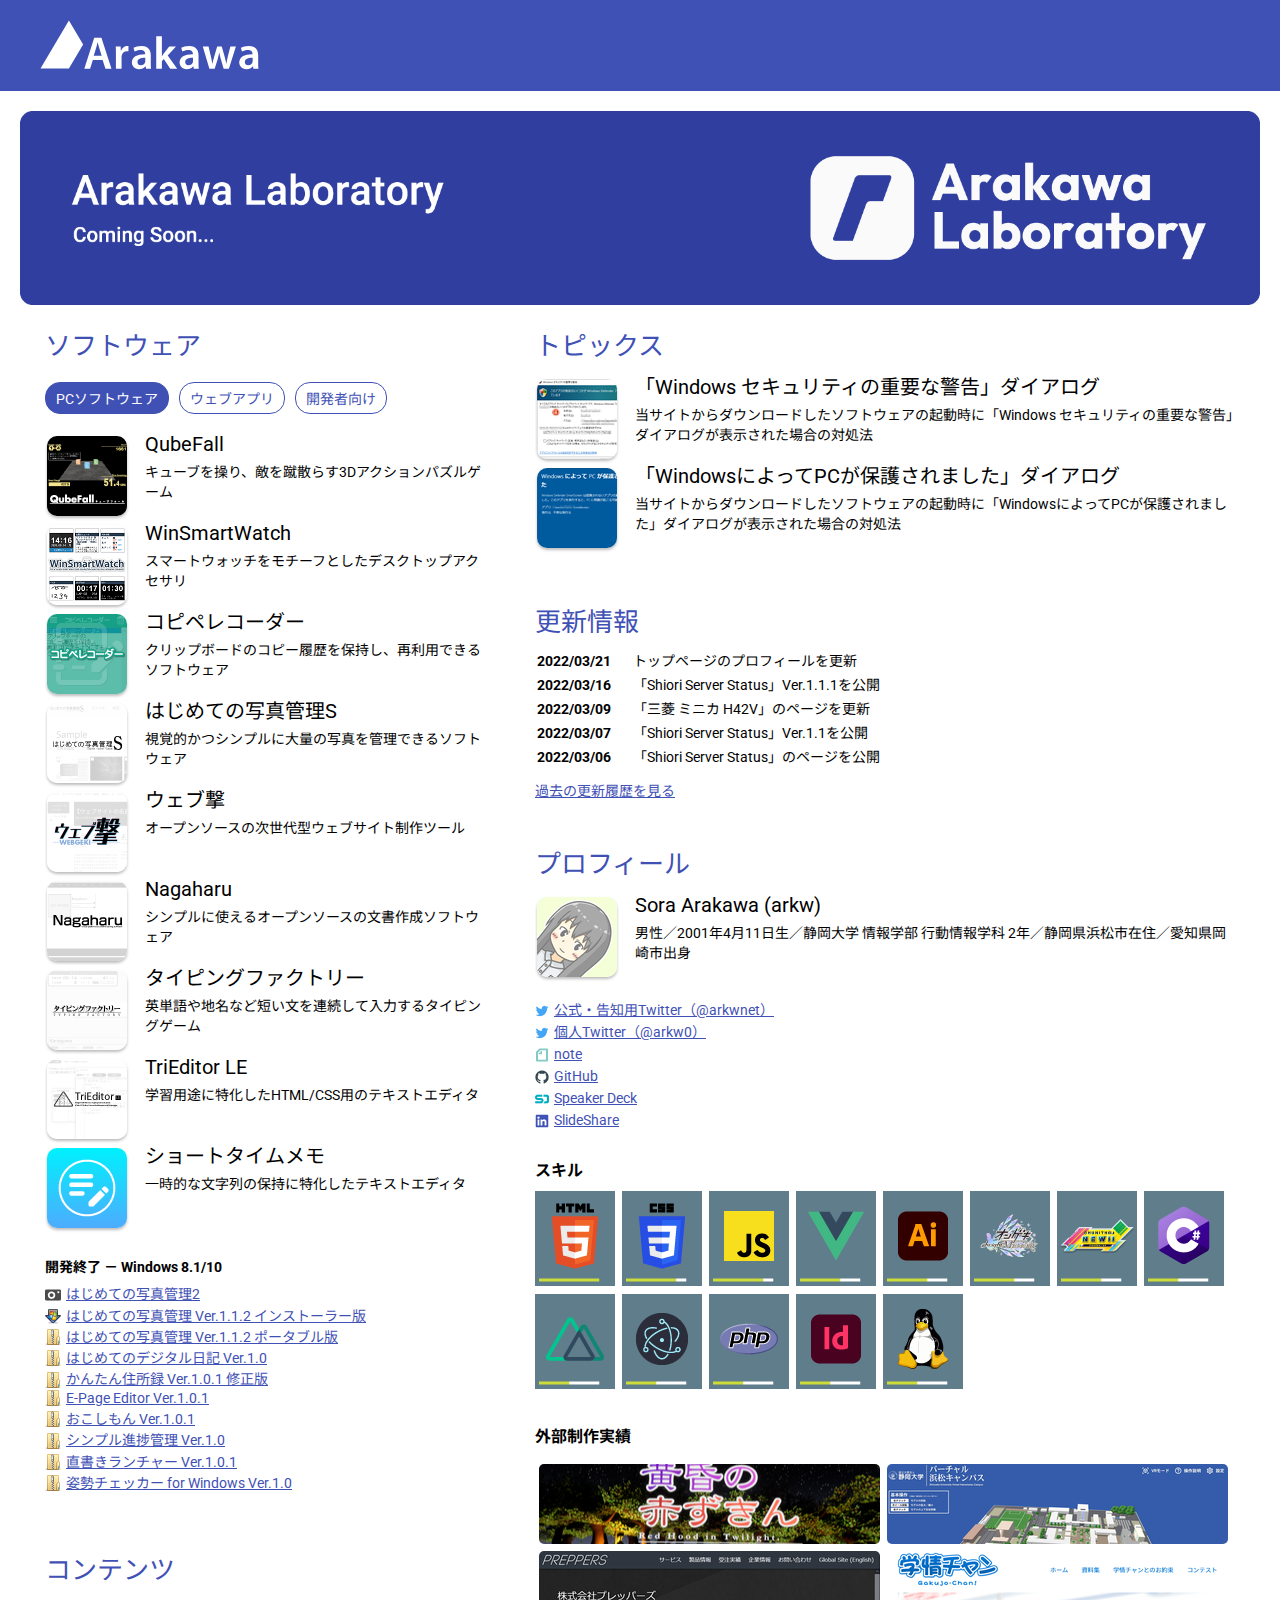
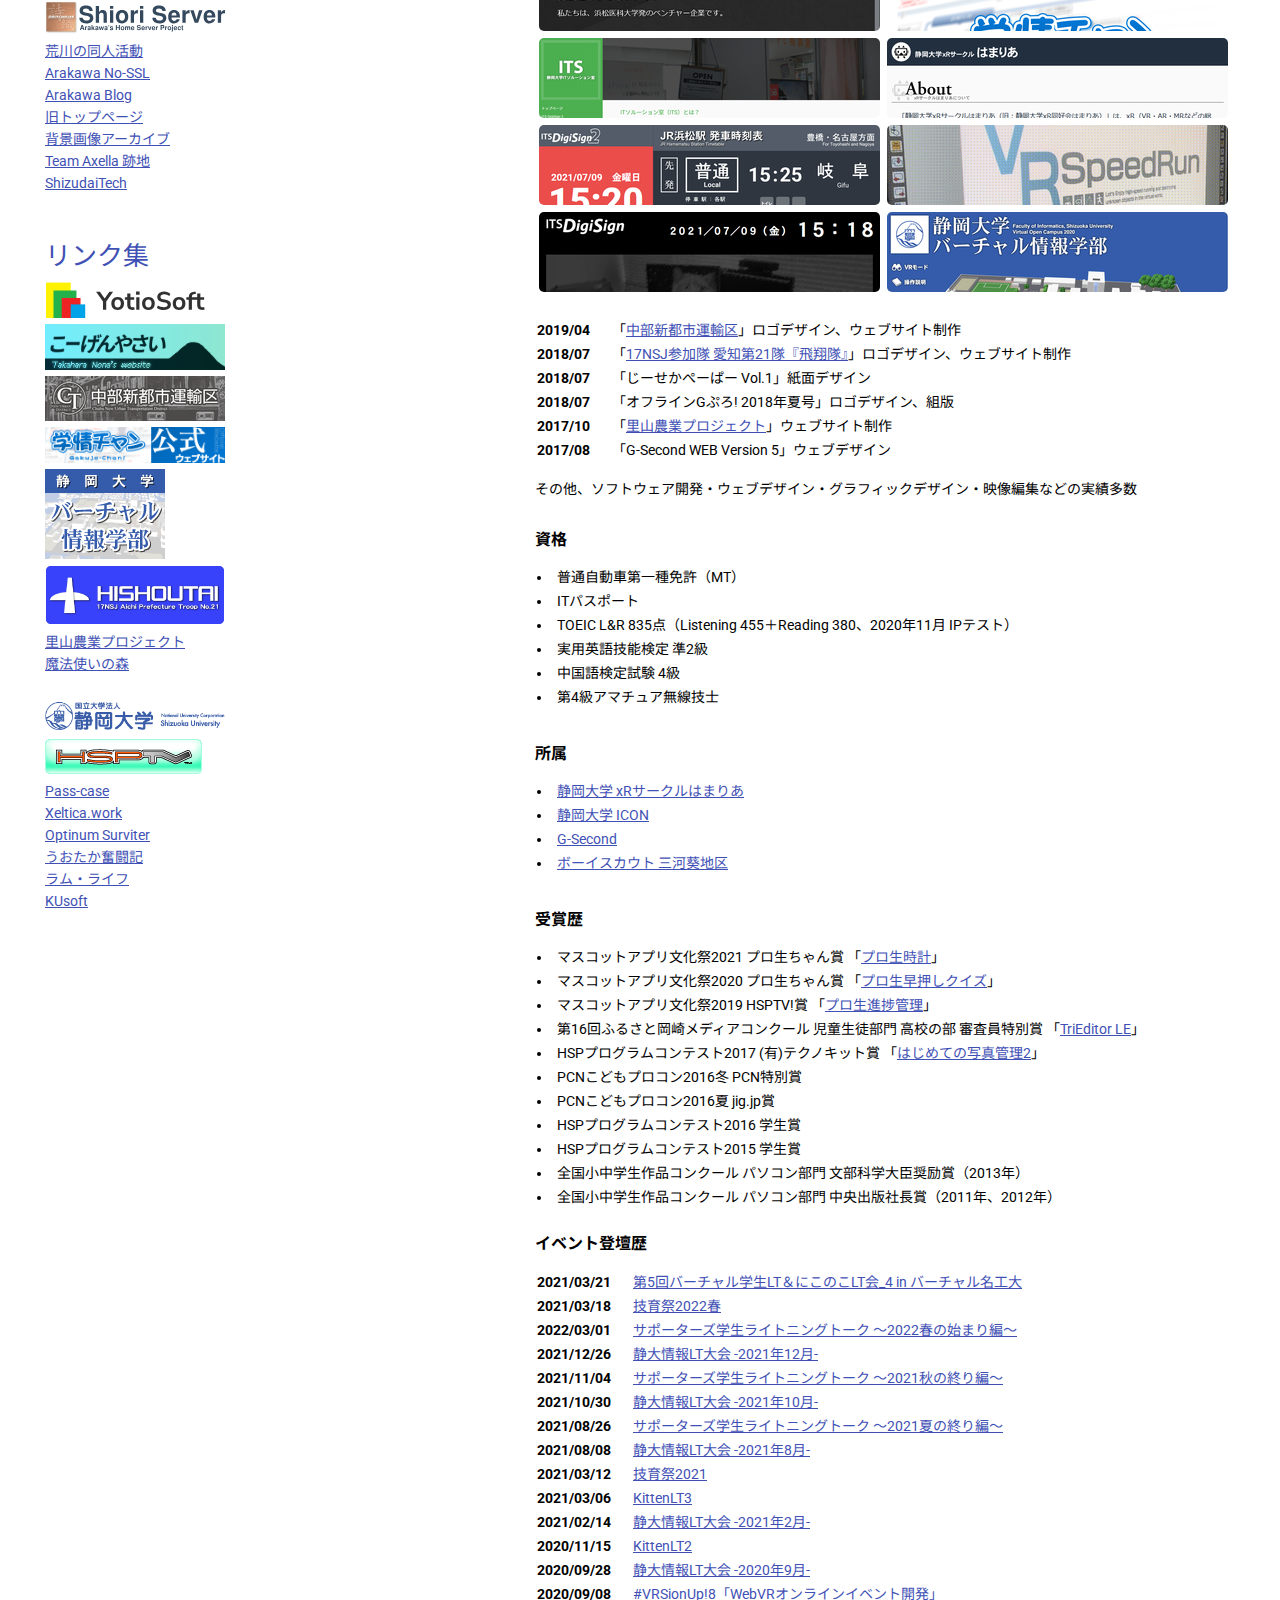
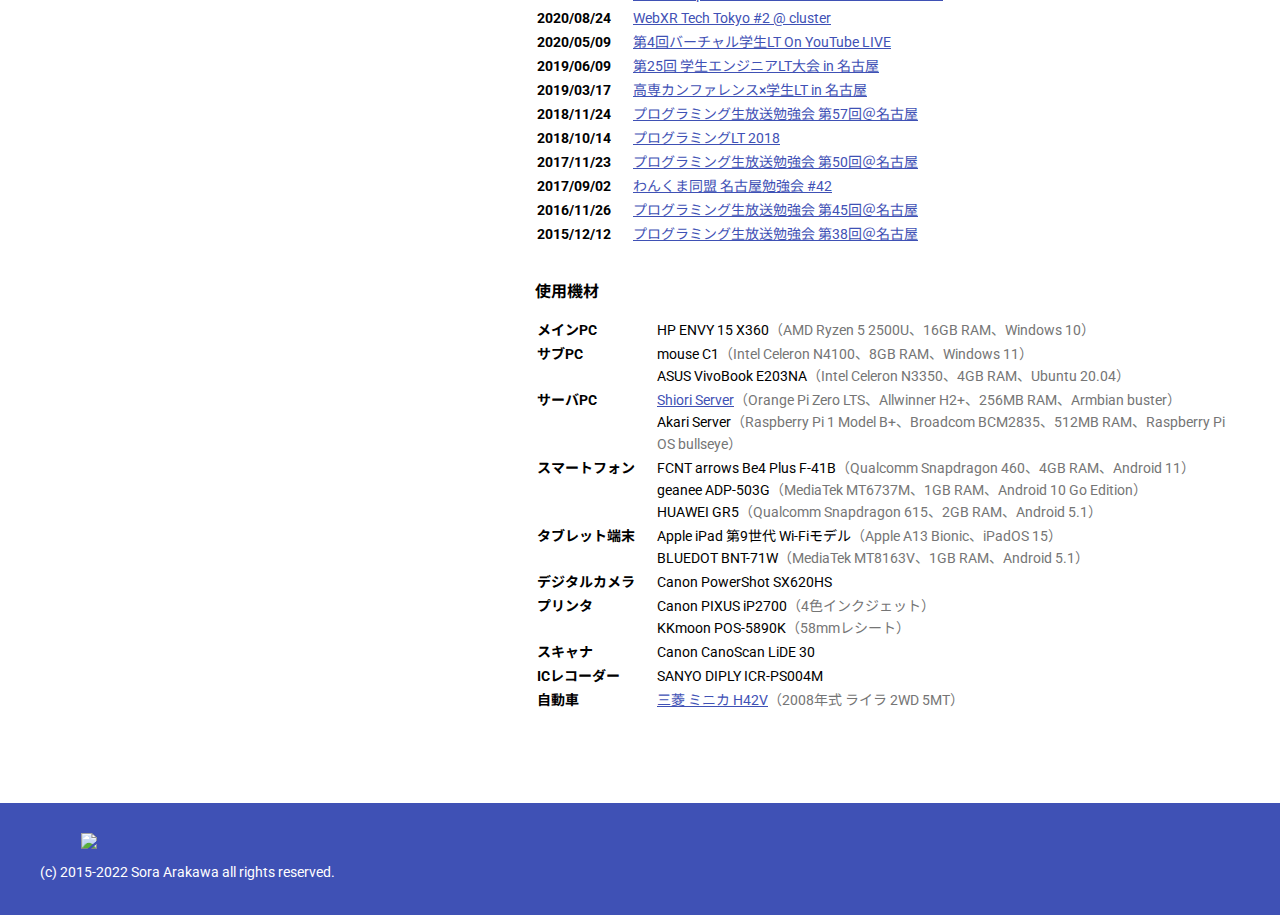
==== index.html @ 71fe0b37 "トップページのプロフィールを更新" ====
<!DOCTYPE html>
<html lang="ja">
	<head>
		<title>Arakawa</title>
		<meta charset="utf-8">
		<meta name="viewport" content="width=device-width,user-scalable=no,maximum-scale=1">
		<meta name="description" content="Arakawaの公式ウェブサイトです。ソフトウェアやウェブアプリを中心とした様々なコンテンツを公開しています。">
		<script async src="https://www.googletagmanager.com/gtag/js?id=UA-103554097-1"></script>
		<script>
			window.dataLayer = window.dataLayer || [];
			function gtag(){dataLayer.push(arguments);}
			gtag('js', new Date());
			gtag('config', 'UA-103554097-1');
		</script>
		<script type="text/javascript" src="history.js"></script>
		<script type="text/javascript" src="js/jquery.js"></script>
		<script type="text/javascript" src="js/slick.min.js"></script>
		<script type="text/javascript" src="js/main.js"></script>
		<link rel="preconnect" href="https://fonts.gstatic.com">
		<link href="https://fonts.googleapis.com/css2?family=Noto+Sans+JP:wght@400;700&display=swap" rel="stylesheet">
		<link href="https://fonts.googleapis.com/css2?family=Roboto:wght@400;700&display=swap" rel="stylesheet">
		<link rel="stylesheet" type="text/css" href="css/slick.css">
		<link rel="stylesheet" type="text/css" href="css/slick-theme.css">
		<link rel="stylesheet" type="text/css" href="css/main.css">
		<link rel="stylesheet" type="text/css" href="css/responsive.css">
		<link rel="shortcut icon" type="image/x-icon" href="img/favicon.ico">
	</head>
	<body>
		<div class="header">
			<div class="wrapper">
				<img src="img/logo.svg">
			</div>
		</div>
		<div class="navi"></div>
		<div class="main">
			<div class="main_right">

				<!-- トピックス -->
				<h1 class="heading">トピックス</h1>
				<!--
				<div class="warn_box">
					<p>
						<span>デジゲー博2021で「QubeFall」をご購入の方へ</span>
						デジゲー博2021のICONブース（X-07）で頒布した「QubeFall（パッケージ版）」にて、<br>
						・ネームエントリーが正常にできないバグ<br>
						・一部条件においてBGMが停止しないバグ<br>
						を確認しております。修正パッチを<a href="https://arkw.work/doujin/">こちら</a>からダウンロードできますので、お手数ですが適用をお願い致します。
					</p>
				</div>
				-->
				<p>
					<a href="https://note.com/arkw0/n/n5289722646f0" target="blank">
						<div class="topics">
							<div class="topics_icon"><img src="img/windef.png"></div>
							<div class="topics_main">
								<h1>「Windows セキュリティの重要な警告」ダイアログ</h1>
								<p>
									当サイトからダウンロードしたソフトウェアの起動時に「Windows セキュリティの重要な警告」ダイアログが表示された場合の対処法
								</p>
							</div>
						</div>
					</a>
					<a href="https://note.com/arkw0/n/n14530024c13d" target="blank">
						<div class="topics">
							<div class="topics_icon"><img src="img/winss.png"></div>
							<div class="topics_main">
								<h1>「WindowsによってPCが保護されました」ダイアログ</h1>
								<p>
									当サイトからダウンロードしたソフトウェアの起動時に「WindowsによってPCが保護されました」ダイアログが表示された場合の対処法
								</p>
							</div>
						</div>
					</a>
				</p>
				<br>

				<!-- 更新情報 -->
				<h1 class="heading">更新情報</h1>
				<p id="update_information">
				</p>
				<p>
					<a href="history.html">過去の更新履歴を見る</a>
				</p><br>

				<!-- プロフィール -->
				<h1 class="heading">プロフィール</h1>
				<p>
					<div class="topics">
						<div class="topics_icon"><img src="img/icon_mel.png"></div>
						<div class="topics_main">
							<h1>Sora Arakawa (arkw)</h1>
							<p>
								男性／2001年4月11日生／静岡大学 情報学部 行動情報学科 2年／静岡県浜松市在住／愛知県岡崎市出身
							</p>
							<!--
							<p>
								<a href="#">My Profile (English, In preparation)</a> ／ <a href="#">我的简介 (简体中文, 正在准备)</a><br>
							</p>
							-->
						</div>
					</div>
				</p>
				<p>
					<a href="https://twitter.com/arkwnet" target="blank"><img src="img/social/tw.png" class="main_social">公式・告知用Twitter（@arkwnet）</a><br>
					<a href="https://twitter.com/arkw0" target="blank"><img src="img/social/tw.png" class="main_social">個人Twitter（@arkw0）</a><br>
					<a href="https://note.com/arkw0" target="blank"><img src="img/social/note.png" class="main_social">note</a><br>
					<a href="https://github.com/arkwnet" target="blank"><img src="img/social/gh.png" class="main_social">GitHub</a><br>
					<a href="https://speakerdeck.com/arkw" target="blank"><img src="img/social/sd.png" class="main_social">Speaker Deck</a><br>
					<a href="https://www.slideshare.net/SoraArakawa" target="blank"><img src="img/social/ss.png" class="main_social">SlideShare</a><br>
				</p>
				<br>
				<h2>スキル</h2>
				<p>
					<img src="img/skills/html5.png" class="main_skill" title="HTML5"><img src="img/skills/css.png" class="main_skill" title="CSS3"><img src="img/skills/js.png" class="main_skill" title="JavaScript"><img src="img/skills/vue.png" class="main_skill" title="Vue.js"><img src="img/skills/ai.png" class="main_skill" title="Adobe Illustrator"><img src="img/skills/ongeki.png" class="main_skill" title="オンゲキ bright MEMORY"><img src="img/skills/chunithm.png" class="main_skill" title="チュウニズム NEW"><img src="img/skills/csharp.png" class="main_skill" title="C#"><img src="img/skills/nuxt.png" class="main_skill" title="Nuxt.js"><img src="img/skills/electron.png" class="main_skill" title="Electron"><img src="img/skills/php.png" class="main_skill" title="PHP"><img src="img/skills/id.png" class="main_skill" title="Adobe InDesign"><img src="img/skills/linux.png" class="main_skill" title="Linux">
				</p>
				<br>
				<h2>外部制作実績</h2>
				<div class="works">
					<div class="works-wrapper">
						<a href="https://game.creators-guild.com/gck2021/4786/" target="blank">
							<div class="works-box" style="background-image: url(img/works/202111.png);background-position: center 20%;">
								<div class="works-box-text">
									<h2>2021年11月</h2>
									<h1>VRゲーム「黄昏の赤ずきん」</h1>
									<div class="works-box-inside">
										<div class="graphic">グラフィック</div>
									</div>
								</div>
							</div>
						</a>
						<a href="https://xr-hamaria.github.io/virtual-inf" target="blank">
							<div class="works-box" style="background-image: url(img/works/202110.png);">
								<div class="works-box-text">
									<h2>2021年10月</h2>
									<h1>静岡大学 バーチャル浜松キャンパス</h1>
									<div class="works-box-inside">
										<div class="system">プログラム</div>
										<div class="graphic">グラフィック</div>
										<div class="movie">ムービー</div>
									</div>
								</div>
							</div>
						</a>
						<a href="https://preppers.business/" target="blank">
							<div class="works-box" style="background-image: url(img/works/202109.png);">
								<div class="works-box-text">
									<h2>2021年9月</h2>
									<h1>株式会社プレッパーズ</h1>
									<div class="works-box-inside">
										<div class="web">ウェブデザイン</div>
										<div class="graphic">グラフィック</div>
										<div class="system">システム開発</div>
									</div>
								</div>
							</div>
						</a>
						<a href="https://gakujochan.com/" target="blank">
							<div class="works-box" style="background-image: url(img/works/202106.png);">
								<div class="works-box-text">
									<h2>2021年6月</h2>
									<h1>学情チャンプロジェクト</h1>
									<div class="works-box-inside">
										<div class="web">ウェブデザイン</div>
										<div class="graphic">グラフィック</div>
										<div class="system">システム開発</div>
									</div>
								</div>
							</div>
						</a>
						<div class="works-box" style="background-image: url(img/works/202105.png);">
							<div class="works-box-text">
								<h2>2021年5月</h2>
								<h1>静岡大学ITソルーション室</h1>
								<div class="works-box-inside">
									<div class="web">ウェブサイト制作</div>
								</div>
							</div>
						</div>
						<a href="https://xr-hamaria.github.io/" target="blank">
							<div class="works-box" style="background-image: url(img/works/202102.png);">
								<div class="works-box-text">
									<h2>2021年2月</h2>
									<h1>静岡大学xRサークルはまりあ</h1>
									<div class="works-box-inside">
										<div class="web">ウェブサイト制作</div>
									</div>
								</div>
							</div>
						</a>
						<div class="works-box" style="background-image: url(img/works/202101.png);">
							<div class="works-box-text">
								<h2>2021年1月</h2>
								<h1>デジタルサイネージ「ITS DigiSign 2」</h1>
								<div class="works-box-inside">
									<div class="system">プログラム</div>
									<div class="graphic">グラフィック</div>
								</div>
							</div>
						</div>
						<div class="works-box" style="background-image: url(img/works/202011.png);">
							<div class="works-box-text">
								<h2>2020年11月</h2>
								<h1>VRゲーム「VRSpeedRun」</h1>
								<div class="works-box-inside">
									<div class="graphic">グラフィック</div>
								</div>
							</div>
						</div>
						<div class="works-box" style="background-image: url(img/works/202010.png);">
							<div class="works-box-text">
								<h2>2020年10月</h2>
								<h1>デジタルサイネージ「ITS DigiSign」</h1>
								<div class="works-box-inside">
									<div class="system">プログラム</div>
									<div class="graphic">グラフィック</div>
								</div>
							</div>
						</div>
						<a href="https://xr-hamaria.github.io/virtual-inf" target="blank">
							<div class="works-box" style="background-image: url(img/works/202008.png);">
								<div class="works-box-text">
									<h2>2020年8月</h2>
									<h1>静岡大学 バーチャル情報学部</h1>
									<div class="works-box-inside">
										<div class="system">プログラム</div>
										<div class="graphic">グラフィック</div>
										<div class="movie">ムービー</div>
									</div>
								</div>
							</div>
						</a>
					</div>
				</div>
				<p>
					<table>
						<tr><th>2019/04</th><td>「<a href="http://bvetk.webcrow.jp/" target="blank">中部新都市運輸区</a>」ロゴデザイン、ウェブサイト制作</td></tr>
						<tr><th>2018/07</th><td>「<a href="https://hishoutai.arkw.net/" target="blank">17NSJ参加隊 愛知第21隊『飛翔隊』</a>」ロゴデザイン、ウェブサイト制作</td></tr>
						<tr><th>2018/07</th><td>「じーせかぺーぱー Vol.1」紙面デザイン</td></tr>
						<tr><th>2018/07</th><td>「オフラインGぷろ! 2018年夏号」ロゴデザイン、組版</td></tr>
						<tr><th>2017/10</th><td>「<a href="https://satoyama-nogyo.com/" target="blank">里山農業プロジェクト</a>」ウェブサイト制作</td></tr>
						<tr><th>2017/08</th><td>「G-Second WEB Version 5」ウェブデザイン</td></tr>
					</table>
				</p>
				<p>
					その他、ソフトウェア開発・ウェブデザイン・グラフィックデザイン・映像編集などの実績多数
				</p>
				<br>
				<h2>資格</h2>
				<p>
					<ul>
						<li>普通自動車第一種免許（MT）</li>
						<li>ITパスポート</li>
						<li>TOEIC L&R 835点（Listening 455＋Reading 380、2020年11月 IPテスト）</li>
						<li>実用英語技能検定 準2級</li>
						<li>中国語検定試験 4級</li>
						<li>第4級アマチュア無線技士</li>
					</ul>
				</p>
				<br>
				<h2>所属</h2>
				<p>
					<ul>
						<li><a href="https://xr-hamaria.github.io/" target="blank">静岡大学 xRサークルはまりあ</a></li>
						<li><a href="https://iconcreator.web.fc2.com/" target="blank">静岡大学 ICON</a></li>
						<li><a href="https://www.g-second.net/" target="blank">G-Second</a></li>
						<li><a href="https://www.scout-aoi.jp/" target="blank">ボーイスカウト 三河葵地区</a></li>
					</ul>
				</p>
				<br>
				<h2>受賞歴</h2>
				<p>
					<ul>
						<li>マスコットアプリ文化祭2021 プロ生ちゃん賞 「<a href="https://arkw.net/products/web/pronama_clock/">プロ生時計</a>」</li>
						<li>マスコットアプリ文化祭2020 プロ生ちゃん賞 「<a href="https://arkw.net/products/web/prohaya/">プロ生早押しクイズ</a>」</li>
						<li>マスコットアプリ文化祭2019 HSPTV!賞 「<a href="https://psk.arkw.net/">プロ生進捗管理</a>」</li>
						<li>第16回ふるさと岡崎メディアコンクール 児童生徒部門 高校の部 審査員特別賞 「<a href="https://arkw.net/products/win/TriEditorLE/">TriEditor LE</a>」</li>
						<li>HSPプログラムコンテスト2017 (有)テクノキット賞 「<a href="https://arkw.net/products/win/eim2/">はじめての写真管理2</a>」</li>
						<li>PCNこどもプロコン2016冬 PCN特別賞</li>
						<li>PCNこどもプロコン2016夏 jig.jp賞</li>
						<li>HSPプログラムコンテスト2016 学生賞</li>
						<li>HSPプログラムコンテスト2015 学生賞</li>
						<li>全国小中学生作品コンクール パソコン部門 文部科学大臣奨励賞（2013年）</li>
						<li>全国小中学生作品コンクール パソコン部門 中央出版社長賞（2011年、2012年）</li>
					</ul>
				<br>
				<h2>イベント登壇歴</h2>
				<p>
					<table>
						<tr><th>2021/03/21</th><td><a href="https://student-lt.connpass.com/event/240230/" target="blank">第5回バーチャル学生LT＆にこのこLT会_4 in バーチャル名工大</a></td></tr>
						<tr><th>2021/03/18</th><td><a href="https://talent.supporterz.jp/geeksai/2022spring/" target="blank">技育祭2022春</a></td></tr>
						<tr><th>2022/03/01</th><td><a href="https://talent.supporterz.jp/events/4e931a51-1744-4a61-aa88-9e4aa5932875/" target="blank">サポーターズ学生ライトニングトーク ～2022春の始まり編～</a></td></tr>
						<tr><th>2021/12/26</th><td><a href="https://shizdailt.connpass.com/event/233650/" target="blank">静大情報LT大会 -2021年12月-</a></td></tr>
						<tr><th>2021/11/04</th><td><a href="https://talent.supporterz.jp/events/d618540f-6eaa-4972-9a6a-9538d453ecf4/" target="blank">サポーターズ学生ライトニングトーク ～2021秋の終り編～</a></td></tr>
						<tr><th>2021/10/30</th><td><a href="https://shizdailt.connpass.com/event/227253/" target="blank">静大情報LT大会 -2021年10月-</a></td></tr>
						<tr><th>2021/08/26</th><td><a href="https://talent.supporterz.jp/events/343cee73-1059-4058-9a25-c900c896fbda/" target="blank">サポーターズ学生ライトニングトーク ～2021夏の終り編～</a></td></tr>
						<tr><th>2021/08/08</th><td><a href="https://shizdailt.connpass.com/event/221048/" target="blank">静大情報LT大会 -2021年8月-</a></td></tr>
						<tr><th>2021/03/12</th><td><a href="https://talent.supporterz.jp/geeksai/2021/" target="blank">技育祭2021</a></td></tr>
						<tr><th>2021/03/06</th><td><a href="https://team-kitten.connpass.com/event/200574/" target="blank">KittenLT3</a></td></tr>
						<tr><th>2021/02/14</th><td><a href="https://shizdailt.connpass.com/event/203058/" target="blank">静大情報LT大会 -2021年2月-</a></td></tr>
						<tr><th>2020/11/15</th><td><a href="https://team-kitten.connpass.com/event/190309/" target="blank">KittenLT2</a></td></tr>
						<tr><th>2020/09/28</th><td><a href="https://shizdailt.connpass.com/event/189874/" target="blank">静大情報LT大会 -2020年9月-</a></td></tr>
						<tr><th>2020/09/08</th><td><a href="https://gree.connpass.com/event/187716/" target="blank">#VRSionUp!8「WebVRオンラインイベント開発」</a></td></tr>
						<tr><th>2020/08/24</th><td><a href="https://vrtokyo.connpass.com/event/181759/" target="blank">WebXR Tech Tokyo #2 @ cluster</a></td></tr>
						<tr><th>2020/05/09</th><td><a href="https://student-lt.connpass.com/event/174185/" target="blank">第4回バーチャル学生LT On YouTube LIVE </a></td></tr>
						<tr><th>2019/06/09</th><td><a href="https://student-lt.connpass.com/event/130894/" target="blank">第25回 学生エンジニアLT大会 in 名古屋</a></td></tr>
						<tr><th>2019/03/17</th><td><a href="https://student-lt.connpass.com/event/114855/" target="blank">高専カンファレンス×学生LT in 名古屋</a></td></tr>
						<tr><th>2018/11/24</th><td><a href="https://pronama.jp/2018/11/09/pronama-57-at-nagoya/" target="blank">プログラミング生放送勉強会 第57回＠名古屋</a></td></tr>
						<tr><th>2018/10/14</th><td><a href="https://prolt.connpass.com/event/91719/" target="blank">プログラミングLT 2018</a></td></tr>
						<tr><th>2017/11/23</th><td><a href="https://pronama.jp/2017/10/28/pronama-50/" target="blank">プログラミング生放送勉強会 第50回＠名古屋</a></td></tr>
						<tr><th>2017/09/02</th><td><a href="http://www.wankuma.com/seminar/20170902nagoya42/" target="blank">わんくま同盟 名古屋勉強会 #42</a></td></tr>
						<tr><th>2016/11/26</th><td><a href="https://pronama.jp/2016/03/16/pronama-2016/" target="blank">プログラミング生放送勉強会 第45回＠名古屋</a></td></tr>
						<tr><th>2015/12/12</th><td><a href="https://pronama.jp/2015/11/27/pronama-38-at-nagoya/" target="blank">プログラミング生放送勉強会 第38回＠名古屋</a></td></tr>
					</table>
				</p>
				<br>
				<h2>使用機材</h2>
				<p>
					<table>
						<tr>
							<th>メインPC</th>
							<td>HP ENVY 15 X360<span class="spec">（AMD Ryzen 5 2500U、16GB RAM、Windows 10）</span></td>
						</tr>
						<tr>
							<th>サブPC</th>
							<td>
								mouse C1<span class="spec">（Intel Celeron N4100、8GB RAM、Windows 11）</span><br>
								ASUS VivoBook E203NA<span class="spec">（Intel Celeron N3350、4GB RAM、Ubuntu 20.04）</span>
							</td>
						</tr>
						<tr>
							<th>サーバPC</th>
							<td>
								<a href="https://arkw.work/shiori_sv">Shiori Server</a><span class="spec">（Orange Pi Zero LTS、Allwinner H2+、256MB RAM、Armbian buster）</span><br>
								Akari Server<span class="spec">（Raspberry Pi 1 Model B+、Broadcom BCM2835、512MB RAM、Raspberry Pi OS bullseye）</span>
							</td>
						</tr>
						<tr>
							<th>スマートフォン</th>
							<td>
								FCNT arrows Be4 Plus F-41B<span class="spec">（Qualcomm Snapdragon 460、4GB RAM、Android 11）</span><br>
								geanee ADP-503G<span class="spec">（MediaTek MT6737M、1GB RAM、Android 10 Go Edition）</span><br>
								HUAWEI GR5<span class="spec">（Qualcomm Snapdragon 615、2GB RAM、Android 5.1）</span>
							</td>
						</tr>
						<tr>
							<th>タブレット端末</th>
							<td>
								Apple iPad 第9世代 Wi-Fiモデル<span class="spec">（Apple A13 Bionic、iPadOS 15）</span><br>
								BLUEDOT BNT-71W<span class="spec">（MediaTek MT8163V、1GB RAM、Android 5.1）</span>
							</td>
						</tr>
						<tr>
							<th>デジタルカメラ</th>
							<td>Canon PowerShot SX620HS</td>
						</tr>
						<tr>
							<th>プリンタ</th>
							<td>
								Canon PIXUS iP2700<span class="spec">（4色インクジェット）</span><br>
								KKmoon POS-5890K<span class="spec">（58mmレシート）</span>
							</td>
						</tr>
						<tr>
							<th>スキャナ</th>
							<td>Canon CanoScan LiDE 30</td>
						</tr>
						<tr>
							<th>ICレコーダー</th>
							<td>SANYO DIPLY ICR-PS004M</td>
						</tr>
						<tr>
							<th>自動車</th>
							<td><a href="https://arkw.work/h42v/">三菱 ミニカ H42V</a><span class="spec">（2008年式 ライラ 2WD 5MT）</span></td>
						</tr>
					</table>
				</p>

			</div>
			<div class="main_left">

				<!-- 製品情報 -->
				<h1 class="heading">ソフトウェア</h1>
				<div class="pr_menu">
					<a href="javascript:changeProductsMenu('windows')"><div class="pr_menu_item pr_menu_selected" id="pr_menu_windows">PCソフトウェア</div></a>
					<a href="javascript:changeProductsMenu('web')"><div class="pr_menu_item" id="pr_menu_web">ウェブアプリ</div></a>
					<a href="javascript:changeProductsMenu('dev')"><div class="pr_menu_item" id="pr_menu_dev">開発者向け</div></a>
				</div>
				<p>
					<div class="pr_list_bg">

						<!-- 製品情報：Windows -->
						<div class="pr_list" id="pr_item_windows">
							<div class="pr_list_box">
								<a href="https://arkw.net/products/pc_game/qubefall/">
									<div class="topics">
										<div class="topics_icon"><img src="img/pr_icon/qubefall.png"></div>
										<div class="topics_main">
											<h1>QubeFall</h1>
											<p>キューブを操り、敵を蹴散らす3Dアクションパズルゲーム</p>
										</div>
									</div>
								</a>
								<a href="https://arkw.net/products/win/wsm/">
									<div class="topics">
										<div class="topics_icon"><img src="img/pr_icon/wsm.png"></div>
										<div class="topics_main">
											<h1>WinSmartWatch</h1>
											<p>スマートウォッチをモチーフとしたデスクトップアクセサリ</p>
										</div>
									</div>
								</a>
								<a href="https://arkw.net/products/win/cpr/">
									<div class="topics">
										<div class="topics_icon"><img src="img/pr_icon/cpr.png"></div>
										<div class="topics_main">
											<h1>コピペレコーダー</h1>
											<p>クリップボードのコピー履歴を保持し、再利用できるソフトウェア</p>
										</div>
									</div>
								</a>
								<a href="https://arkw.net/products/win/eims/">
									<div class="topics">
										<div class="topics_icon"><img src="img/pr_icon/eims.png"></div>
										<div class="topics_main">
											<h1>はじめての写真管理S</h1>
											<p>視覚的かつシンプルに大量の写真を管理できるソフトウェア</p>
										</div>
									</div>
								</a>
								<a href="https://arkw.net/webgeki/wg/">
									<div class="topics">
										<div class="topics_icon"><img src="img/pr_icon/webgeki.png"></div>
										<div class="topics_main">
											<h1>ウェブ撃</h1>
											<p>オープンソースの次世代型ウェブサイト制作ツール</p>
										</div>
									</div>
								</a>
								<a href="https://nagaharu.github.io/">
									<div class="topics">
										<div class="topics_icon"><img src="img/pr_icon/nghr.png"></div>
										<div class="topics_main">
											<h1>Nagaharu</h1>
											<p>シンプルに使えるオープンソースの文書作成ソフトウェア</p>
										</div>
									</div>
								</a>
								<a href="https://arkw.net/products/win/TypingFactory/">
									<div class="topics">
										<div class="topics_icon"><img src="img/pr_icon/typing.png"></div>
										<div class="topics_main">
											<h1>タイピングファクトリー</h1>
											<p>英単語や地名など短い文を連続して入力するタイピングゲーム</p>
										</div>
									</div>
								</a>
								<a href="https://arkw.net/products/win/TriEditorLE/">
									<div class="topics">
										<div class="topics_icon"><img src="img/pr_icon/tried.png"></div>
										<div class="topics_main">
											<h1>TriEditor LE</h1>
											<p>学習用途に特化したHTML/CSS用のテキストエディタ</p>
										</div>
									</div>
								</a>
								<a href="https://github.com/arkwnet/ShortTimeMemo" target="blank">
									<div class="topics">
										<div class="topics_icon"><img src="img/pr_icon/stm.png"></div>
										<div class="topics_main">
											<h1>ショートタイムメモ</h1>
											<p>一時的な文字列の保持に特化したテキストエディタ</p>
										</div>
									</div>
								</a>
							</div>
							<br>
							<p><b>開発終了 － Windows 8.1/10</b></p>
							<a href="https://arkw.net/products/win/eim2/"><img src="img/pr_icon/eim2.png" class="main_social">はじめての写真管理2</a><br>
							<a href="https://arkw.net/products/win/old/EImageManage_1.1.2.exe"><img src="img/pr_icon/download.png" class="main_social">はじめての写真管理 Ver.1.1.2 インストーラー版</a><br>
							<a href="https://arkw.net/products/win/old/EImageManage_1.1.2.zip"><img src="img/pr_icon/folder-zipper.png" class="main_social">はじめての写真管理 Ver.1.1.2 ポータブル版</a><br>
							<a href="https://arkw.net/products/win/old/EDigitalDiary_1.0.zip"><img src="img/pr_icon/folder-zipper.png" class="main_social">はじめてのデジタル日記 Ver.1.0</a><br>
							<a href="https://arkw.net/products/win/old/EasyAddress_1.0.1.zip"><img src="img/pr_icon/folder-zipper.png" class="main_social">かんたん住所録 Ver.1.0.1 修正版</a><br>
							<a href="https://arkw.net/products/win/old/e_page_editor_1.0.1.zip"><img src="img/pr_icon/folder-zipper.png" class="main_social">E-Page Editor Ver.1.0.1</a><br>
							<a href="https://arkw.net/products/win/old/Okoshimon_1.0.1.zip"><img src="img/pr_icon/folder-zipper.png" class="main_social">おこしもん Ver.1.0.1</a><br>
							<a href="https://arkw.net/products/win/old/SimpleShinchoku_1.0.zip"><img src="img/pr_icon/folder-zipper.png" class="main_social">シンプル進捗管理 Ver.1.0</a><br>
							<a href="https://arkw.net/products/win/old/Jikagaki_1.0.1.zip"><img src="img/pr_icon/folder-zipper.png" class="main_social">直書きランチャー Ver.1.0.1</a><br>
							<a href="https://arkw.net/products/win/old/ShiseiChecker_1.0.zip"><img src="img/pr_icon/folder-zipper.png" class="main_social">姿勢チェッカー for Windows Ver.1.0</a><br>
						</div>

						<!-- 製品情報：ウェブアプリ -->
						<div class="pr_list" id="pr_item_web">
							<div class="pr_list_box">
								<a href="https://arkw.net/products/web/prohaya/">
									<div class="topics">
										<div class="topics_icon"><img src="img/pr_icon/prohaya.png"></div>
										<div class="topics_main">
											<h1>プロ生早押しクイズ</h1>
											<p>プロ生ちゃんや情報処理研究会のキャラクターと早押しクイズで対決！</p>
										</div>
									</div>
								</a>
								<a href="https://psk.arkw.net/">
									<div class="topics">
										<div class="topics_icon"><img src="img/pr_icon/psk.png"></div>
										<div class="topics_main">
											<h1>プロ生進捗管理</h1>
											<p>その日に出した進捗を気軽に記録できるウェブサービス</p>
										</div>
									</div>
								</a>
								<a href="https://arkw.net/products/web/pronama_clock/">
									<div class="topics">
										<div class="topics_icon"><img src="img/pr_icon/pronama_clock.png"></div>
										<div class="topics_main">
											<h1>プロ生時計</h1>
											<p>オープンソースのデジタル時計「Ahoxa」にプロ生テーマを収録！</p>
										</div>
									</div>
								</a>
								<a href="https://arkw.net/products/web/ahoxa/">
									<div class="topics">
										<div class="topics_icon"><img src="img/pr_icon/ahoxa.png"></div>
										<div class="topics_main">
											<h1>Ahoxa</h1>
											<p>全画面で時計を表示するオープンソースのウェブアプリ</p>
										</div>
									</div>
								</a>
								<a href="https://arkw.net/products/web/dokaben/">
									<div class="topics">
										<div class="topics_icon"><img src="img/pr_icon/dokaben.png"></div>
										<div class="topics_main">
											<h1>ドカベンメーカー</h1>
											<p>「ドカベン」のロゴ風画像を作成できるウェブアプリ</p>
										</div>
									</div>
								</a>
								<a href="https://arkw.net/products/web/shazai/">
									<div class="topics">
										<div class="topics_icon"><img src="img/pr_icon/shazai.png"></div>
										<div class="topics_main">
											<h1>謝罪しろ！ジェネレータ</h1>
											<p>伊勢原名物「謝罪しろ！」看板がウェブブラウザで作り放題</p>
										</div>
									</div>
								</a>
								<a href="https://arkw.net/products/web/hakase/">
									<div class="topics">
										<div class="topics_icon"><img src="img/pr_icon/hakase.png"></div>
										<div class="topics_main">
											<h1>教えて！ハカセ ジェネレータ</h1>
											<p>「教えて！○○ハカセ」の画像を作成できるウェブアプリ</p>
										</div>
									</div>
								</a>
								<a href="https://arkw.net/products/web/smsg/">
									<div class="topics">
										<div class="topics_icon"><img src="img/pr_icon/smsh.png"></div>
										<div class="topics_main">
											<h1>支離滅裂な思考・発言 ジェネレータ</h1>
											<p>「支離滅裂な思考・発言」の画像を作成できるウェブアプリ</p>
										</div>
									</div>
								</a>
								<a href="https://arkw.net/products/web/kintetsu/">
									<div class="topics">
										<div class="topics_icon"><img src="img/pr_icon/kintetsu.png"></div>
										<div class="topics_main">
											<h1>近鉄車番検索</h1>
											<p>近鉄車両の車両番号、両数、電算記号などを検索できるウェブアプリ</p>
										</div>
									</div>
								</a>
								<a href="https://arkw.net/products/web/meitetsu/">
									<div class="topics">
										<div class="topics_icon"><img src="img/pr_icon/meitetsu.png"></div>
										<div class="topics_main">
											<h1>名鉄車番検索</h1>
											<p>名鉄車両の車両番号、両数、電算略号などを検索できるウェブアプリ</p>
										</div>
									</div>
								</a>
								<a href="https://arkw.net/products/web/atck/">
									<div class="topics">
										<div class="topics_icon"><img src="img/pr_icon/atck.png"></div>
										<div class="topics_main">
											<h1>Article Checker</h1>
											<p>文章を検査し、「日本語の使い方」や「読みやすさ」をチェックするツール</p>
										</div>
									</div>
								</a>
								<a href="https://arkw.net/products/web/mygen/">
									<div class="topics">
										<div class="topics_icon"><img src="img/pr_icon/mygen.png"></div>
										<div class="topics_main">
											<h1>マイ元号メーカー</h1>
											<p>2019年エイプリルフール企画</p>
										</div>
									</div>
								</a>
							</div>
							<br>
							<p><b>Arakawa Web Tools</b></p>
							<a href="https://arkw.net/products/web/tools/kutouten/"><img src="https://arkw.net/products/web/tools/icon_kutouten_16.png" class="main_social">句読点変換</a><br>
							<a href="https://arkw.net/products/web/tools/indent/"><img src="https://arkw.net/products/web/tools/icon_indent_16.png" class="main_social">インデント変換</a><br>
							<a href="https://arkw.net/products/web/tools/wordcount/"><img src="https://arkw.net/products/web/tools/icon_wordcount_16.png" class="main_social">文字数カウント</a><br>
							<a href="https://arkw.net/products/web/tools/dekamoji/"><img src="https://arkw.net/products/web/tools/icon_dekamoji_16.png" class="main_social">デカ文字エディタ</a><br>
							<a href="https://arkw.net/products/web/tools/imgsize/"><img src="https://arkw.net/products/web/tools/icon_imgsize_16.png" class="main_social">画像サイズ表示</a><br>
							<a href="https://arkw.net/products/web/tools/dummyimg/"><img src="https://arkw.net/products/web/tools/icon_dummyimg_16.png" class="main_social">ダミー画像生成</a><br>
						</div>

						<!-- 製品情報：開発者向け -->
						<div class="pr_list" id="pr_item_dev">
							<div class="pr_list_box">
								<a href="https://arkw.net/products/dev/AoiEngine/">
									<div class="topics">
										<div class="topics_icon"><img src="img/pr_icon/aoi.png"></div>
										<div class="topics_main">
											<h1>AoiEngine</h1>
											<p>コンテンツ開発を効率化するJavaScriptゲームエンジン</p>
										</div>
									</div>
								</a>
								<a href="https://arkw.net/products/dev/arkw_tmpl/">
									<div class="topics">
										<div class="topics_icon"><img src="img/pr_icon/atmpl.png"></div>
										<div class="topics_main">
											<h1>Arakawa Template</h1>
											<p>汎用的なウェブサイト用CSSテンプレート</p>
										</div>
									</div>
								</a>
								<a href="https://github.com/arkwnet/AkariFramework" target="blank">
									<div class="topics">
										<div class="topics_icon"><img src="img/pr_icon/akari.png"></div>
										<div class="topics_main">
											<h1>AkariFramework</h1>
											<p>シンプルなCSSフレームワーク（Bijou CSS Framework ベース）</p>
										</div>
									</div>
								</a>
								<a href="https://arkw.net/products/dev/katamuki_js/">
									<div class="topics">
										<div class="topics_icon"><img src="img/pr_icon/katamuki.png"></div>
										<div class="topics_main">
											<h1>Katamuki.js</h1>
											<p>ウェブページ上の文字を綺麗に表示できるJavaScriptライブラリ</p>
										</div>
									</div>
								</a>
								<a href="https://arkw.net/products/dev/emotion_cover/">
									<div class="topics">
										<div class="topics_icon"><img src="img/pr_icon/emotion_cover.png"></div>
										<div class="topics_main">
											<h1>Emotion Cover</h1>
											<p>HTML5 Canvas/JavaScript製のスライドショースクリプト</p>
										</div>
									</div>
								</a>
								<a href="https://github.com/arkwnet/SimplifiedCMS2" target="blank">
									<div class="topics">
										<div class="topics_icon"><img src="img/pr_icon/scms2.png"></div>
										<div class="topics_main">
											<h1>Simplified CMS 2</h1>
											<p>PHP製の簡易型CMS</p>
										</div>
									</div>
								</a>
								<a href="https://github.com/arkwnet/SimplifiedCMS" target="blank">
									<div class="topics">
										<div class="topics_icon"><img src="img/pr_icon/scms.png"></div>
										<div class="topics_main">
											<h1>Simplified CMS</h1>
											<p>PHP製の超簡易型CMS</p>
										</div>
									</div>
								</a>
							</div>
						</div>

					</div>
				</p><br>

				<!-- コンテンツ -->
				<h1 class="heading">コンテンツ</h1>
				<p>
					<a href="https://arkw.work/shiori_sv/"><img src="img/links/shiori.svg" class="main_left_banner" width="180"></a><br>
					<a href="https://arkw.work/doujin/">荒川の同人活動</a><br>
					<a href="http://arkw.client.jp">Arakawa No-SSL</a><br>
					<a href="https://arkw.net/blog/">Arakawa Blog</a><br>
					<a href="https://arkw.net/old/" target="blank">旧トップページ</a><br>
					<a href="https://arkw.net/contents/bg_archive/">背景画像アーカイブ</a><br>
					<a href="https://arkw.net/contents/axella/">Team Axella 跡地</a><br>
					<a href="https://shizudai-tech.netlify.app/" target="blank">ShizudaiTech</a><br>
				</p><br>

				<!-- リンク集 -->
				<h1 class="heading">リンク集</h1>
				<p>
					<a href="http://yotiosoft.com/" target="blank"><img src="img/links/yotiosoft.svg" width="180"></a><br>
					<a href="https://nona-takahara.github.io/" target="blank"><img src="img/links/taka_impact.png" width="180"></a><br>
					<a href="http://bvetk.webcrow.jp/" target="blank"><img src="img/links/bvetk.png"></a><br>
					<a href="https://gakujochan.com/" target="blank"><img src="img/links/gakujo.png" width="180"></a><br>
					<a href="https://xr-hamaria.github.io/virtual-inf/" target="blank"><img src="img/links/banner_120_90.png"></a><br>
					<a href="https://hishoutai.arkw.net/" target="blank"><img src="img/links/hishoutai.png"></a><br>
					<a href="https://satoyama-nogyo.com/" target="blank">里山農業プロジェクト</a><br>
					<a href="https://www.wizforest.com/" target="blank">魔法使いの森</a><br>
				</p><br>
				<p>
					<a href="https://www.shizuoka.ac.jp/" target="blank"><img src="img/links/shizuoka.gif" width="180" class="link-banner"></a><br>
					<a href="http://hsp.tv/" target="blank"><img src="img/links/hsptv_bnr.gif"></a><br>
					<a href="https://pass-case.com/" target="blank">Pass-case</a><br>
					<a href="https://xeltica.work/" target="blank">Xeltica.work</a><br>
					<a href="http://shinohara03.starfree.jp/" target="blank">Optinum Surviter</a><br>
					<a href="https://uotaka.hamazo.tv/" target="blank">うおたか奮闘記</a><br>
					<a href="http://ramlife.net/" target="blank">ラム・ライフ</a><br>
					<a href="http://kusoft.moo.jp/" target="blank">KUsoft</a><br>
				</p><br>
			</div>
		</div>
		<div class="footer">
			<div class="wrapper">
				<a href="https://twitter.com/share?ref_src=twsrc%5Etfw" class="twitter-share-button" data-show-count="false">Tweet</a><script async src="https://platform.twitter.com/widgets.js" charset="utf-8"></script>
				<div class="line-it-button" data-lang="ja" data-type="share-a" data-env="REAL" data-url="https://arkw.net/" data-color="default" data-size="small" data-count="true" data-ver="3" style="display: none;"></div>
				<script src="https://www.line-website.com/social-plugins/js/thirdparty/loader.min.js" async="async" defer="defer"></script>
				<a href="https://b.hatena.ne.jp/entry/" class="hatena-bookmark-button" data-hatena-bookmark-layout="basic-label-counter" data-hatena-bookmark-lang="ja" title="このエントリーをはてなブックマークに追加"><img src="https://b.st-hatena.com/images/v4/public/entry-button/button-only@2x.png" alt="このエントリーをはてなブックマークに追加" width="20" height="20" style="border: none;" /></a><script type="text/javascript" src="https://b.st-hatena.com/js/bookmark_button.js" charset="utf-8" async="async"></script><br>
				(c) 2015-2022 Sora Arakawa all rights reserved.
			</div>
		</div>
	</body>
</html>


<!--
Some icons by Yusuke Kamiyamane. Licensed under a Creative Commons Attribution 3.0 License.
Profile icon by Melville (@MelvilleTw).
-->
---- css/main.css ----
@charset "UTF-8";
* {
  margin: 0;
  padding: 0;
}

body {
  font-family: "Roboto", "Noto Sans JP", "メイリオ", Meiryo, "ヒラギノ角ゴ Pro W3", "Hiragino Kaku Gothic Pro", Osaka, "ＭＳ Ｐゴシック", "MS PGothic", sans-serif;
  font-size: 14px;
  background-color: #fff;
}

a {
  color: #3f51b5;
}

p, .main_right th, .main_right td {
  line-height: 22px;
}

span.spec {
  color: #757575;
}

.wrapper {
  width: 1200px;
  margin: auto;
  overflow: hidden;
}

.header {
  padding-top: 20px;
  padding-bottom: 8px;
  padding-left: 40px;
  padding-right: 40px;
  position: relative;
  z-index: 100;
  background-color: #3f51b5;
}

.header img {
  height: 60px;
}

.navi {
  width: 1200px;
  margin: auto;
  margin-bottom: -40px;
  padding: 40px;
}

.slick-slider img {
  width: 100%;
}

.main {
  width: 1200px;
  margin: auto;
  padding: 20px 5px;
  overflow: hidden;
  -webkit-box-sizing: border-box;
          box-sizing: border-box;
}

.main h1 {
  padding-top: 20px;
  padding-bottom: 5px;
  font-size: 26px;
  font-weight: normal;
}

.main h1.heading {
  padding-top: 20px;
  color: #3f51b5;
  overflow: hidden;
}

.main p {
  padding: 5px 0;
}

.main_social {
  padding-bottom: 2px;
  padding-right: 5px;
  vertical-align: middle;
}

.main_left {
  width: 440px;
  float: left;
}

.main_left_banner {
  margin-top: 5px;
}

.main_right {
  width: 700px;
  float: right;
}

.main_right h2 {
  padding: 5px 0;
  font-size: 16px;
  font-weight: bold;
}

.main_right th {
  padding-right: 20px;
  vertical-align: top;
  text-align: left;
  white-space: nowrap;
}

.main_right ul {
  padding-left: 17px;
}

.main_right li {
  padding-left: 5px;
  line-height: 24px;
}

.main_skill {
  padding-right: 7px;
  padding-bottom: 2px;
}

.warn_box {
  margin: 10px 0;
  padding: 10px;
  background-color: #ef5350;
  color: #fff;
}

.warn_box span {
  margin-bottom: 8px;
  display: block;
  font-size: 20px;
  line-height: 28px;
}

.warn_box p {
  padding-left: 5px;
}

.warn_box a {
  color: #fff;
}

.topics {
  margin-bottom: 2px;
  overflow: hidden;
}

.topics_icon {
  width: 80px;
  margin-right: 20px;
  padding: 2px;
  float: left;
  -webkit-box-sizing: border-box;
          box-sizing: border-box;
}

.topics_icon img {
  width: 80px;
  height: 80px;
  border-radius: 10px;
  -webkit-box-shadow: 0 2px 3px #bdbdbd;
          box-shadow: 0 2px 3px #bdbdbd;
}

.topics_main {
  width: calc(100% - 100px);
  float: right;
}

.topics_main h1 {
  margin-top: -23px;
  margin-bottom: 3px;
  color: #000;
  font-size: 20px;
  line-height: 26px;
  border-bottom: 0;
}

.topics_main p {
  margin-top: -8px;
  line-height: 20px;
  color: #000;
  border-bottom: 0;
  word-wrap: break-word;
}

.pr_menu {
  margin-top: 10px;
  overflow: hidden;
}

.pr_menu a {
  color: #3f51b5;
}

.pr_menu_item {
  margin-top: 5px;
  margin-right: 10px;
  padding: 5px 10px;
  float: left;
  border: solid 1px #3f51b5;
  border-radius: 15px;
}

.pr_menu_selected {
  background-color: #3f51b5;
  color: #fff;
  -webkit-transition-property: background-color,color,text-shadow;
  transition-property: background-color,color,text-shadow;
  -webkit-transition-duration: 0.1s;
          transition-duration: 0.1s;
  -webkit-transition-timing-function: ease-in-out;
          transition-timing-function: ease-in-out;
}

.pr_list_bg {
  margin: 10px 0;
}

#pr_item_web, #pr_item_dev {
  display: none;
}

.works {
  margin: 10px 0;
  margin-left: 2px;
  overflow: hidden;
  -webkit-box-sizing: border-box;
          box-sizing: border-box;
}

.works-wrapper {
  padding-bottom: 5px;
}

.works-box {
  width: 341px;
  height: 80px;
  margin-left: 2px;
  margin-right: 5px;
  margin-top: 2px;
  margin-bottom: 5px;
  position: relative;
  background-color: #3f51b5;
  border-radius: 5px;
  float: left;
}

.works-box-text {
  width: 341px;
  height: 80px;
  position: absolute;
  left: 0;
  top: 0;
  background-color: rgba(0, 0, 0, 0.7);
  color: #fff;
  border-radius: 5px;
  opacity: 0;
  -webkit-transition-property: opacity;
  transition-property: opacity;
  -webkit-transition-duration: 0.2s;
          transition-duration: 0.2s;
  -webkit-transition-timing-function: ease-in-out;
          transition-timing-function: ease-in-out;
}

.works-box-text h1 {
  width: 90%;
  position: absolute;
  left: 10px;
  top: 4px;
  font-size: 18px;
  font-weight: normal;
  overflow: hidden;
  text-overflow: ellipsis;
  white-space: nowrap;
}

.works-box-text h2 {
  position: absolute;
  left: 10px;
  top: 2px;
  font-size: 14px;
  font-weight: normal;
}

.works a:hover, .works-box-text:hover {
  opacity: 1;
}

.works-box-inside {
  width: 90%;
  height: 16px;
  position: absolute;
  left: 10px;
  top: 55px;
  overflow: hidden;
  overflow-x: hidden;
}

.works-box-inside div {
  margin-right: 6px;
  padding: 0 6px;
  padding-bottom: 1px;
  border-radius: 10px;
  font-size: 10px;
  float: left;
}

.works-box-inside div.web {
  background-color: #673AB7;
}

.works-box-inside div.graphic {
  background-color: #2196F3;
}

.works-box-inside div.system {
  background-color: #607D8B;
}

.works-box-inside div.movie {
  background-color: #f44336;
}

.footer {
  margin-top: 60px;
  padding: 30px 0;
  background-color: #3f51b5;
  color: #fff;
  line-height: 26px;
}

.footer-credits {
  margin-top: 10px;
  font-size: 12px;
}

.footer-credits a {
  color: #fff;
}

.link-banner {
  margin-bottom: 3px;
}
/*# sourceMappingURL=main.css.map */
---- css/responsive.css ----
@media screen and (max-width: 1280px) {
  .navi {
    width: 100%;
    -webkit-box-sizing: border-box;
            box-sizing: border-box;
    padding: 20px;
  }
}

@media screen and (max-width: 1240px) {
  .wrapper {
    width: 100%;
  }
  .header, .footer {
    padding-left: 20px;
  }
  .main, .main_left, .main_right {
    width: 100%;
    padding-left: 10px;
    padding-right: 30px;
  }
  .main_right {
    float: left;
  }
  .topics {
    margin-bottom: 10px;
  }
  .pr_list_box {
    overflow: hidden;
  }
  .pr_list_box .topics {
    width: 45%;
    margin-right: 5%;
    float: left;
  }
  .pr_list_box .topics .topics_main h1, .pr_list_box .topics .topics_main p {
    overflow: hidden;
    text-overflow: ellipsis;
  }
  .pr_list_box .topics .topics_main h1 {
    white-space: nowrap;
  }
  .pr_list_box .topics .topics_main p {
    display: -webkit-box;
    -webkit-box-orient: vertical;
    -webkit-line-clamp: 2;
  }
}

@media screen and (max-width: 755px) {
  .works {
    height: 300px;
    overflow-y: scroll;
  }
  .works-box {
    width: 99%;
    background-size: cover;
    -webkit-box-shadow: none;
            box-shadow: none;
  }
  .works-box-text {
    width: 100%;
    opacity: 1;
  }
  .pr_list_box .topics {
    width: 100%;
    margin-right: 0;
  }
}
/*# sourceMappingURL=responsive.css.map */
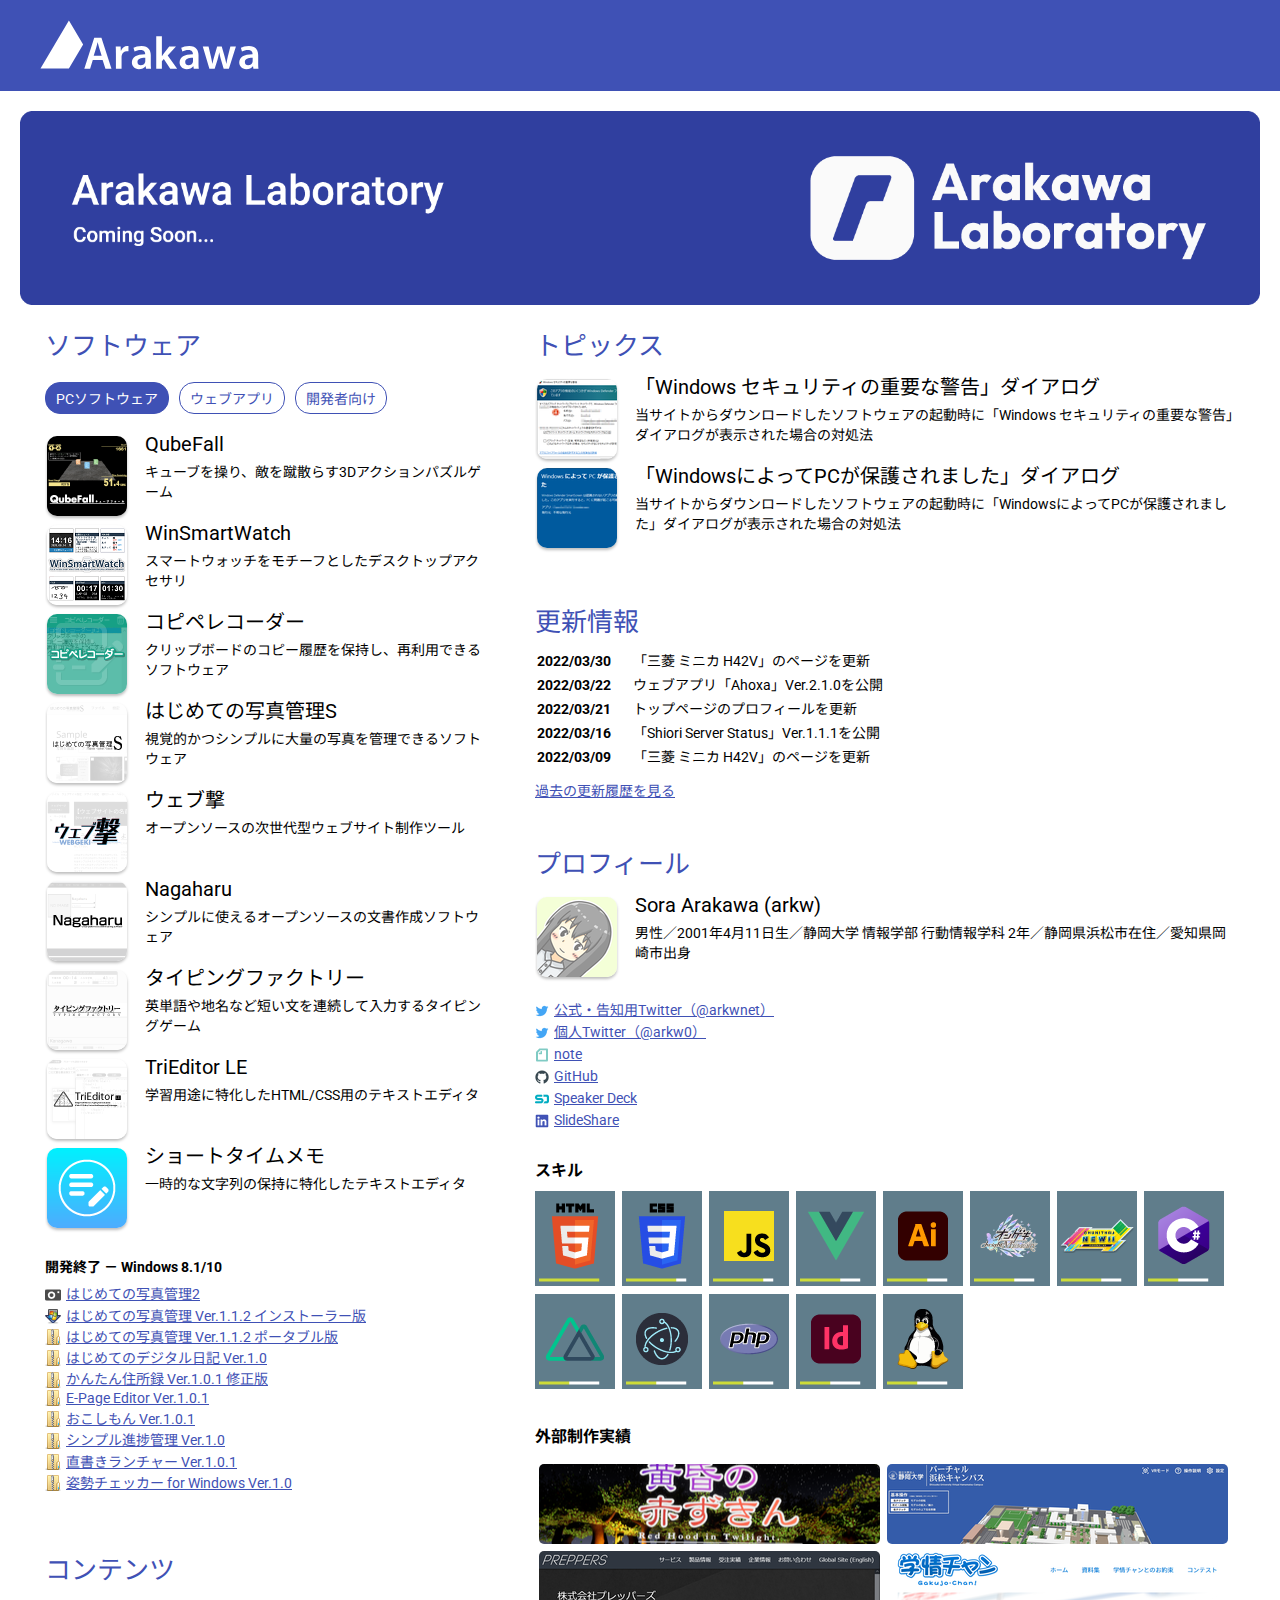
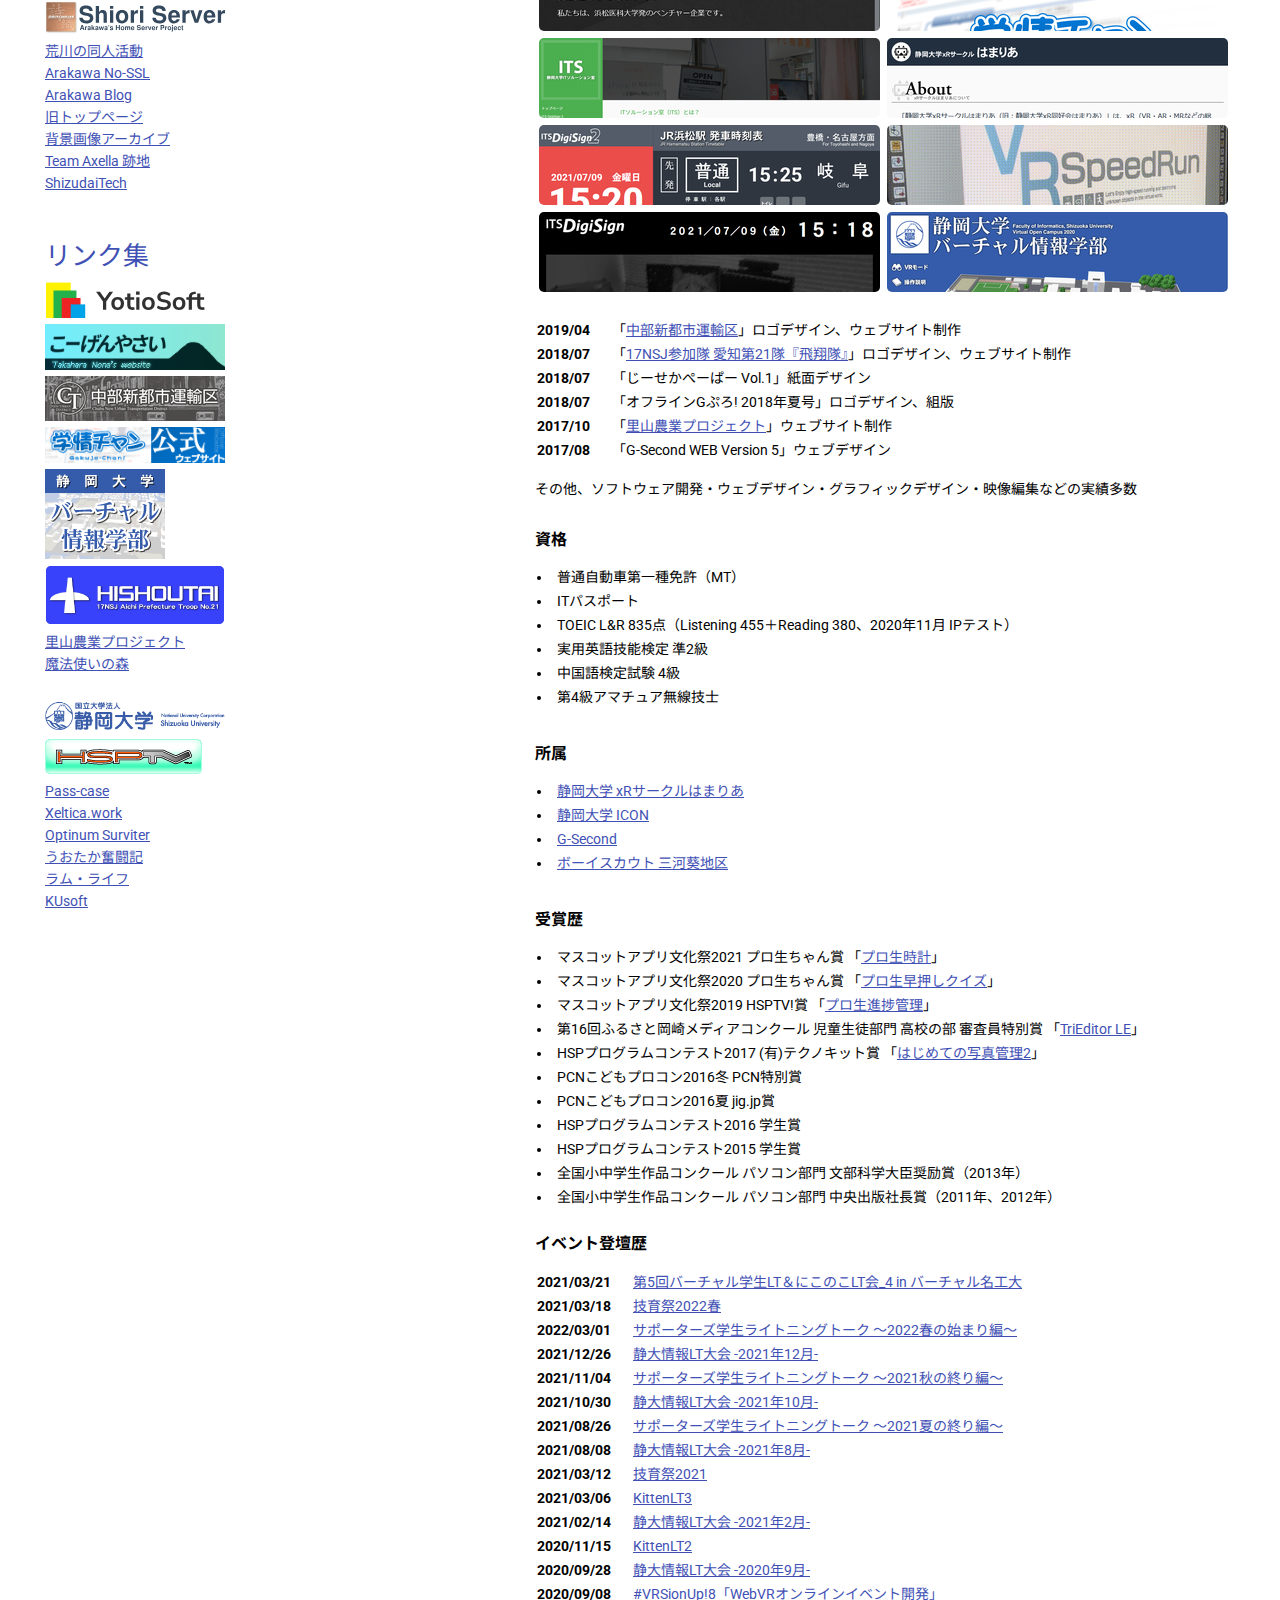
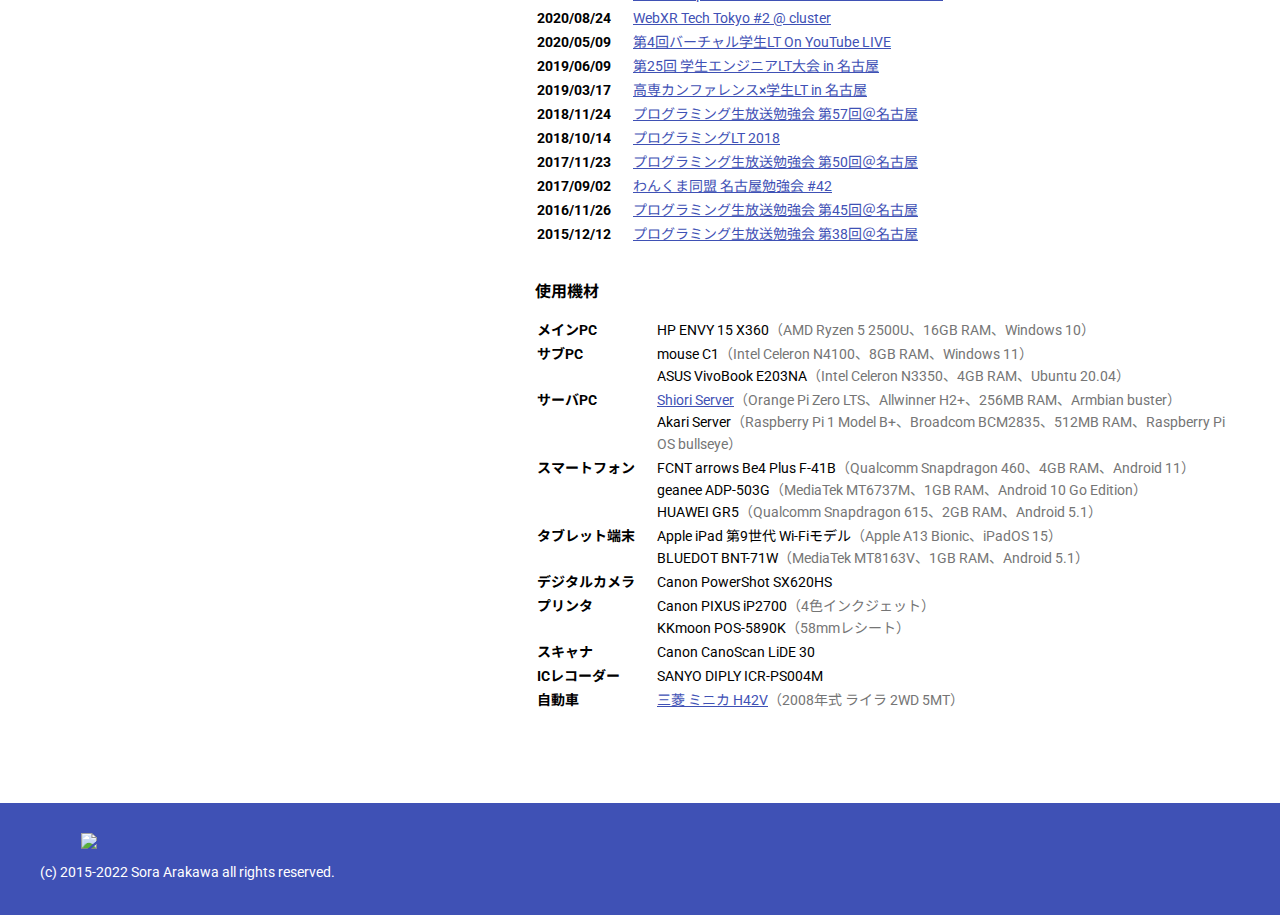
==== commit 0241090e: "index.htmlから一部コメントを削除" ====
--- a/index.html
+++ b/index.html
@@ -92,11 +92,6 @@
 							<p>
 								男性／2001年4月11日生／静岡大学 情報学部 行動情報学科 2年／静岡県浜松市在住／愛知県岡崎市出身
 							</p>
-							<!--
-							<p>
-								<a href="#">My Profile (English, In preparation)</a> ／ <a href="#">我的简介 (简体中文, 正在准备)</a><br>
-							</p>
-							-->
 						</div>
 					</div>
 				</p>
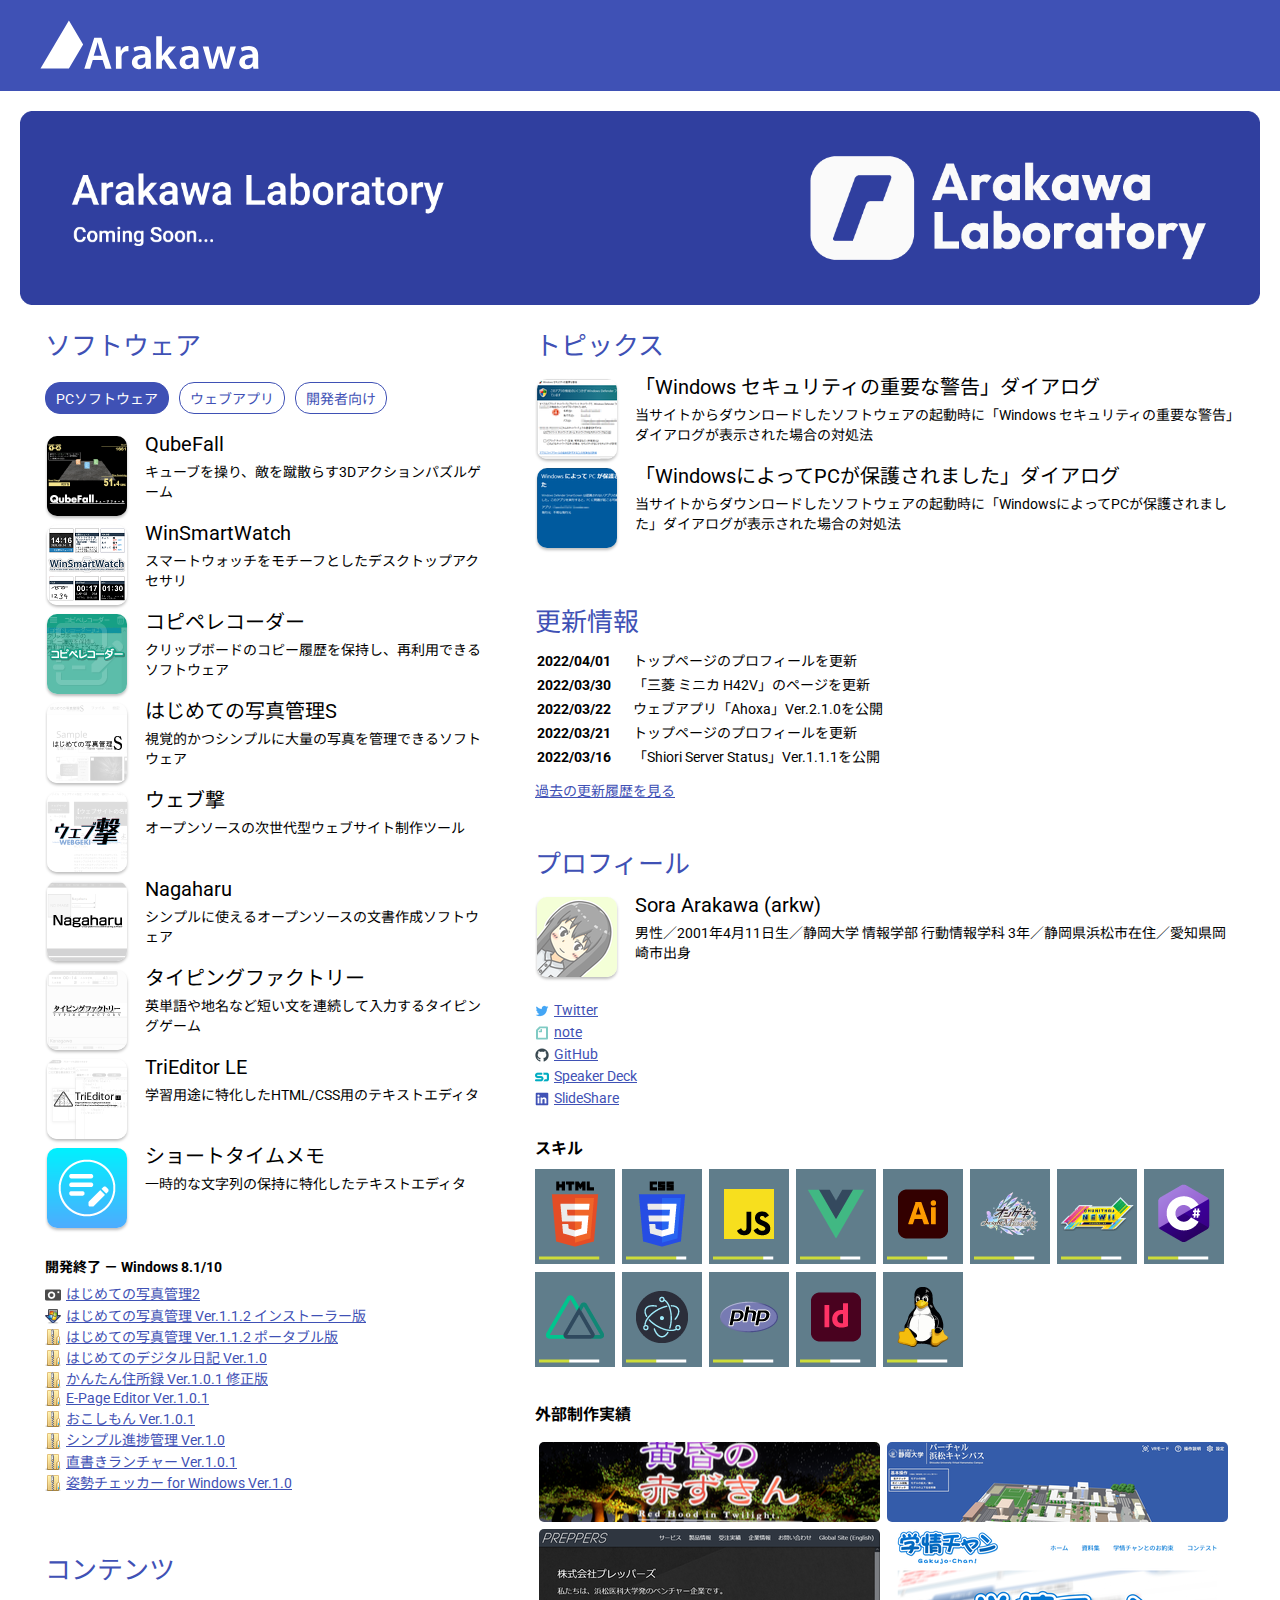
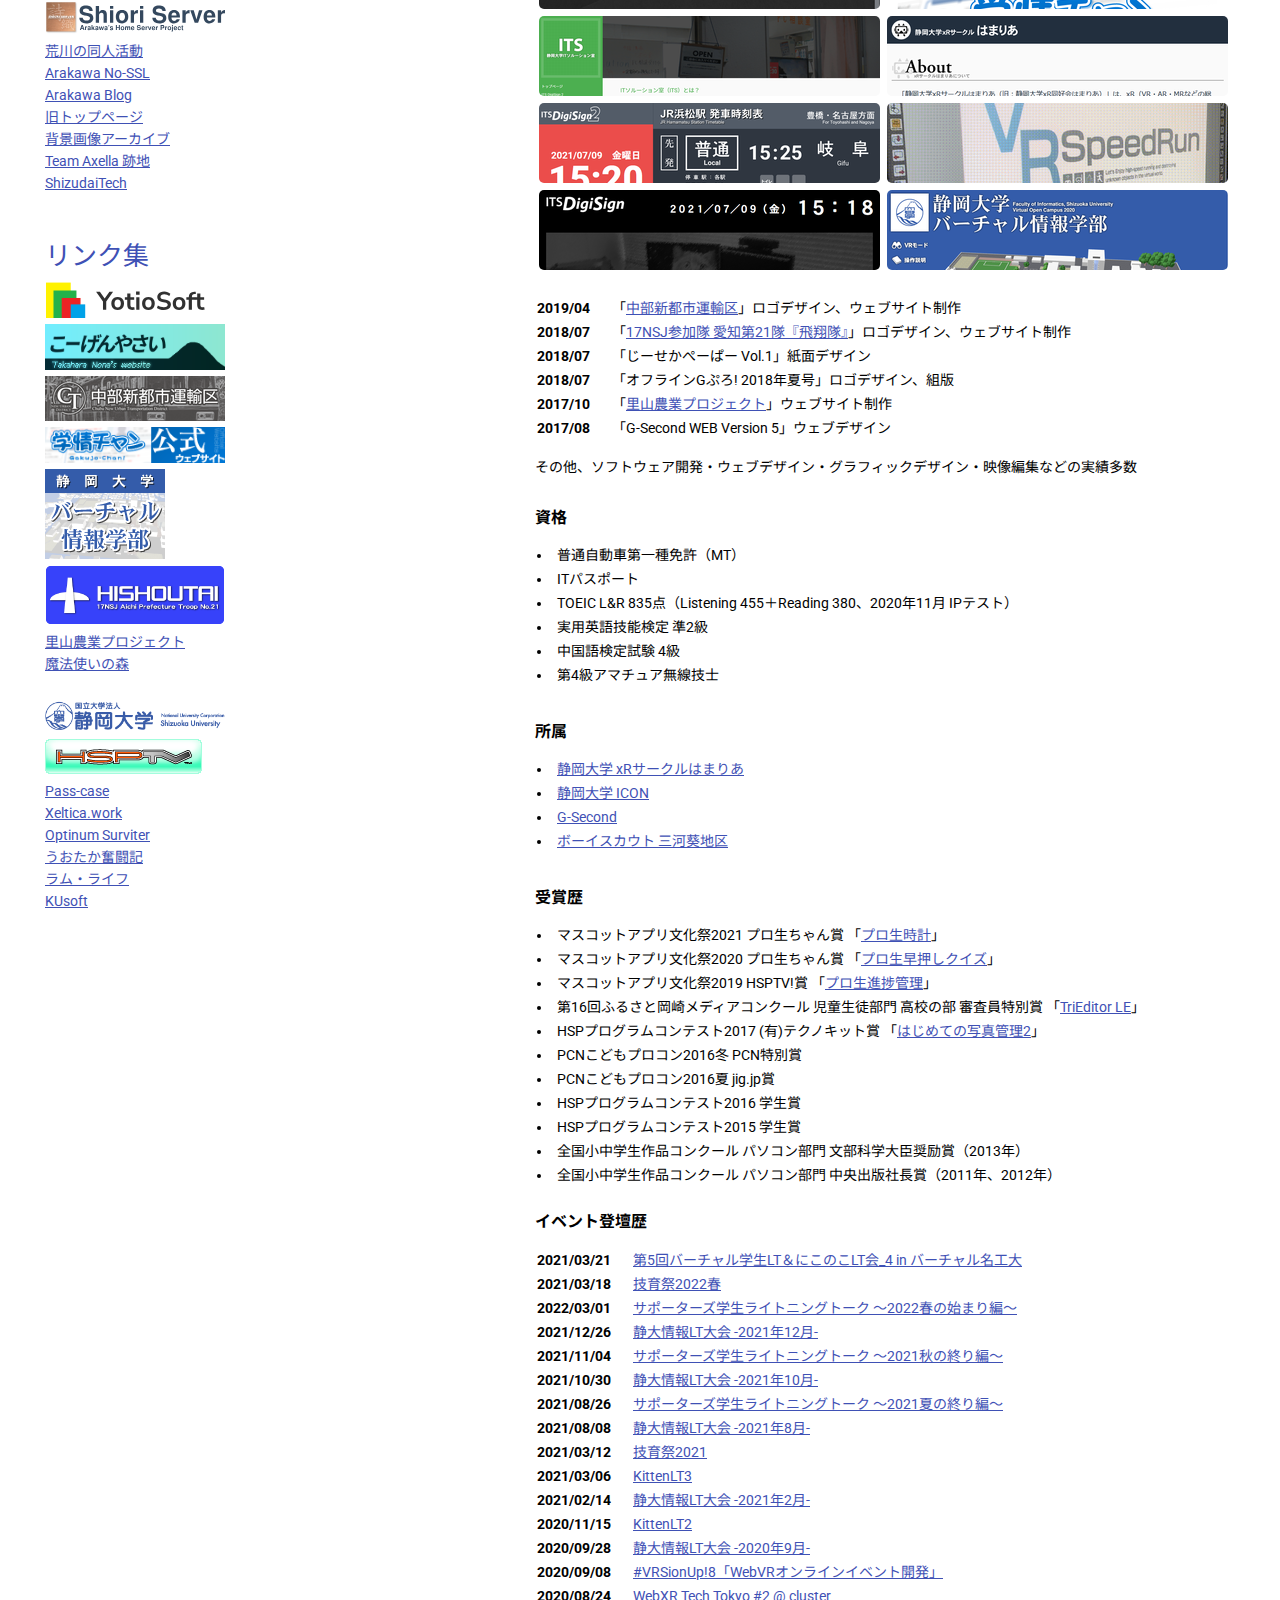
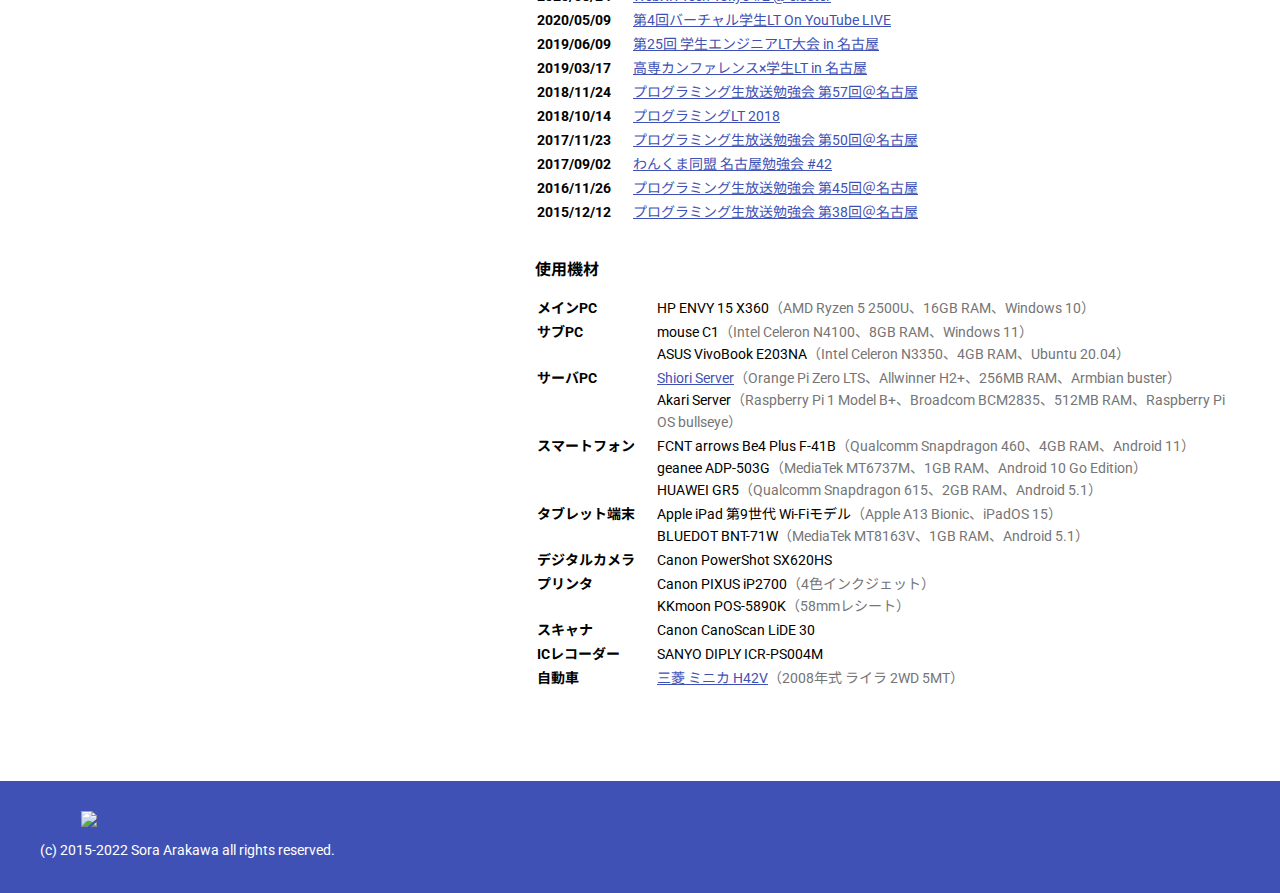
==== commit 99f5437d: "トップページのプロフィールを更新" ====
--- a/index.html
+++ b/index.html
@@ -90,14 +90,13 @@
 						<div class="topics_main">
 							<h1>Sora Arakawa (arkw)</h1>
 							<p>
-								男性／2001年4月11日生／静岡大学 情報学部 行動情報学科 2年／静岡県浜松市在住／愛知県岡崎市出身
+								男性／2001年4月11日生／静岡大学 情報学部 行動情報学科 3年／静岡県浜松市在住／愛知県岡崎市出身
 							</p>
 						</div>
 					</div>
 				</p>
 				<p>
-					<a href="https://twitter.com/arkwnet" target="blank"><img src="img/social/tw.png" class="main_social">公式・告知用Twitter（@arkwnet）</a><br>
-					<a href="https://twitter.com/arkw0" target="blank"><img src="img/social/tw.png" class="main_social">個人Twitter（@arkw0）</a><br>
+					<a href="https://twitter.com/arkw0" target="blank"><img src="img/social/tw.png" class="main_social">Twitter</a><br>
 					<a href="https://note.com/arkw0" target="blank"><img src="img/social/note.png" class="main_social">note</a><br>
 					<a href="https://github.com/arkwnet" target="blank"><img src="img/social/gh.png" class="main_social">GitHub</a><br>
 					<a href="https://speakerdeck.com/arkw" target="blank"><img src="img/social/sd.png" class="main_social">Speaker Deck</a><br>
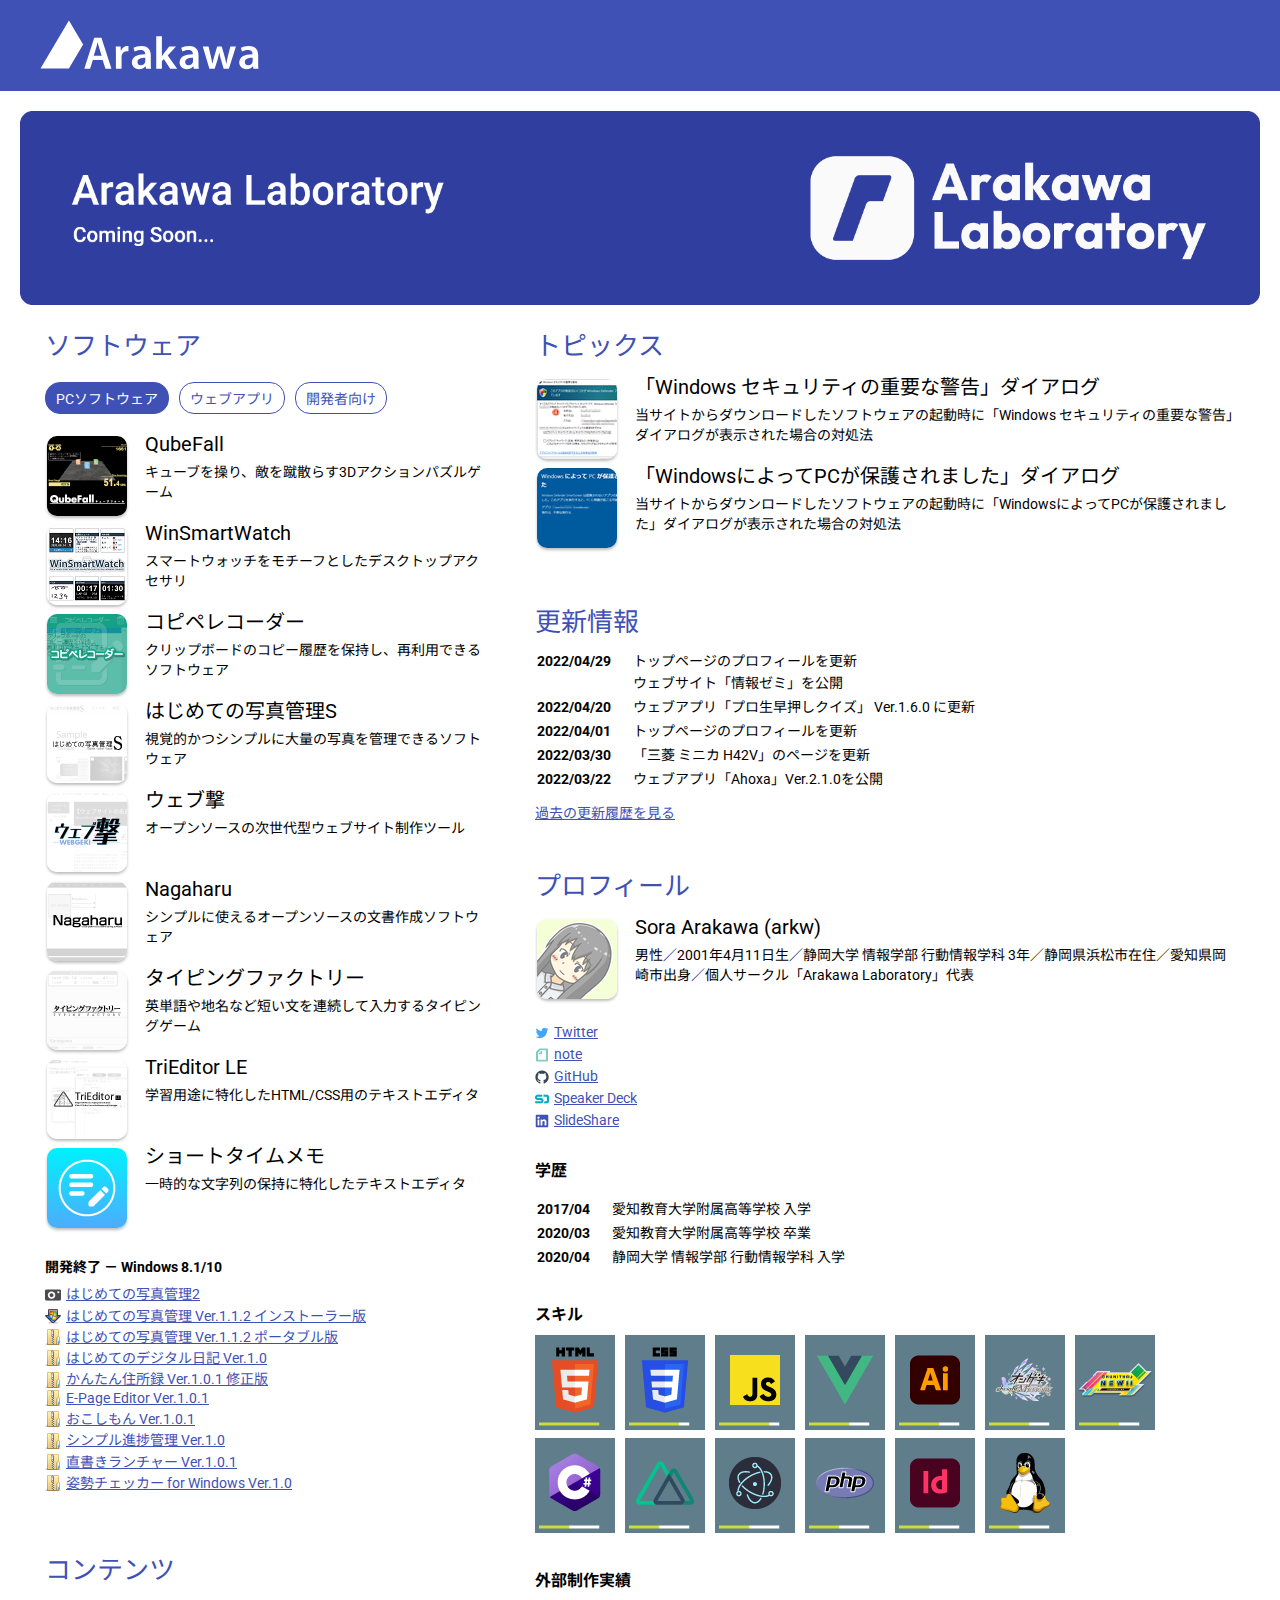
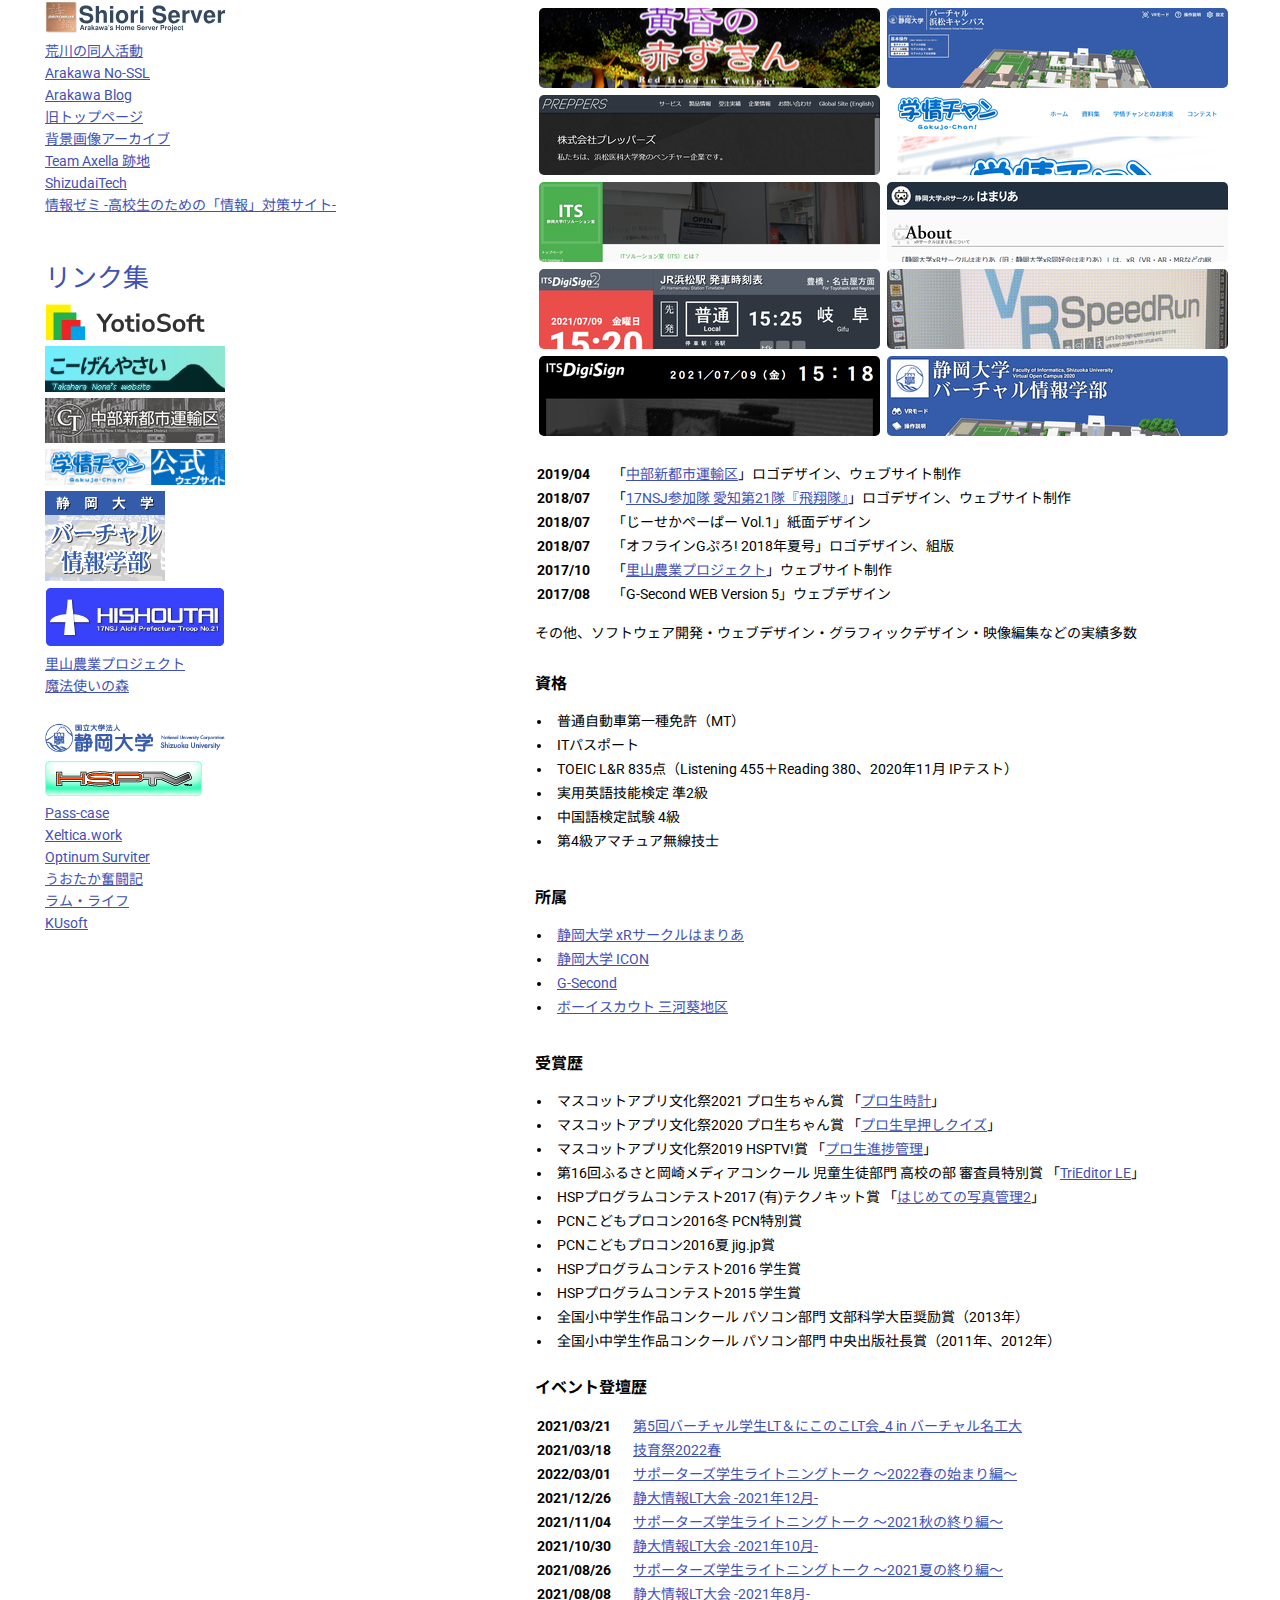
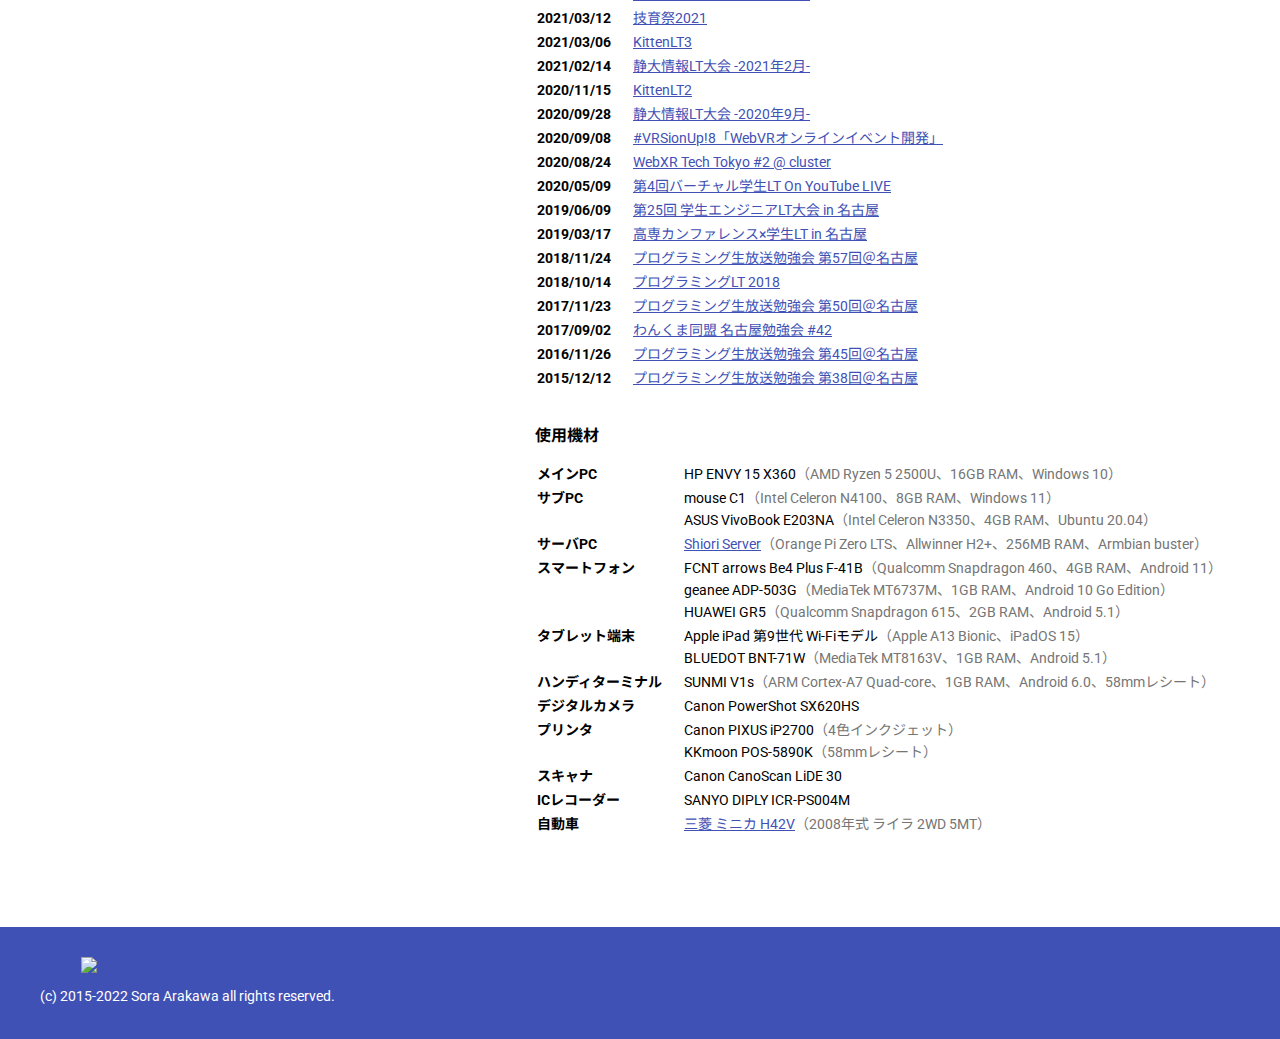
==== commit 62202be2: "情報ゼミを公開" ====
--- a/index.html
+++ b/index.html
@@ -90,7 +90,7 @@
 						<div class="topics_main">
 							<h1>Sora Arakawa (arkw)</h1>
 							<p>
-								男性／2001年4月11日生／静岡大学 情報学部 行動情報学科 3年／静岡県浜松市在住／愛知県岡崎市出身
+								男性／2001年4月11日生／静岡大学 情報学部 行動情報学科 3年／静岡県浜松市在住／愛知県岡崎市出身／個人サークル「Arakawa Laboratory」代表
 							</p>
 						</div>
 					</div>
@@ -103,9 +103,30 @@
 					<a href="https://www.slideshare.net/SoraArakawa" target="blank"><img src="img/social/ss.png" class="main_social">SlideShare</a><br>
 				</p>
 				<br>
+				<h2>学歴</h2>
+				<p>
+					<table>
+						<tr><th>2017/04</th><td>愛知教育大学附属高等学校 入学</td></tr>
+						<tr><th>2020/03</th><td>愛知教育大学附属高等学校 卒業</td></tr>
+						<tr><th>2020/04</th><td>静岡大学 情報学部 行動情報学科 入学</td></tr>
+					</table>
+				</p>
+				<br>
 				<h2>スキル</h2>
 				<p>
-					<img src="img/skills/html5.png" class="main_skill" title="HTML5"><img src="img/skills/css.png" class="main_skill" title="CSS3"><img src="img/skills/js.png" class="main_skill" title="JavaScript"><img src="img/skills/vue.png" class="main_skill" title="Vue.js"><img src="img/skills/ai.png" class="main_skill" title="Adobe Illustrator"><img src="img/skills/ongeki.png" class="main_skill" title="オンゲキ bright MEMORY"><img src="img/skills/chunithm.png" class="main_skill" title="チュウニズム NEW"><img src="img/skills/csharp.png" class="main_skill" title="C#"><img src="img/skills/nuxt.png" class="main_skill" title="Nuxt.js"><img src="img/skills/electron.png" class="main_skill" title="Electron"><img src="img/skills/php.png" class="main_skill" title="PHP"><img src="img/skills/id.png" class="main_skill" title="Adobe InDesign"><img src="img/skills/linux.png" class="main_skill" title="Linux">
+					<img src="img/skills/html5.png" class="main_skill" title="HTML5">
+					<img src="img/skills/css.png" class="main_skill" title="CSS3">
+					<img src="img/skills/js.png" class="main_skill" title="JavaScript">
+					<img src="img/skills/vue.png" class="main_skill" title="Vue.js">
+					<img src="img/skills/ai.png" class="main_skill" title="Adobe Illustrator">
+					<img src="img/skills/ongeki.png" class="main_skill" title="オンゲキ bright MEMORY">
+					<img src="img/skills/chunithm.png" class="main_skill" title="チュウニズム NEW">
+					<img src="img/skills/csharp.png" class="main_skill" title="C#">
+					<img src="img/skills/nuxt.png" class="main_skill" title="Nuxt.js">
+					<img src="img/skills/electron.png" class="main_skill" title="Electron">
+					<img src="img/skills/php.png" class="main_skill" title="PHP">
+					<img src="img/skills/id.png" class="main_skill" title="Adobe InDesign">
+					<img src="img/skills/linux.png" class="main_skill" title="Linux">
 				</p>
 				<br>
 				<h2>外部制作実績</h2>
@@ -325,7 +346,6 @@
 							<th>サーバPC</th>
 							<td>
 								<a href="https://arkw.work/shiori_sv">Shiori Server</a><span class="spec">（Orange Pi Zero LTS、Allwinner H2+、256MB RAM、Armbian buster）</span><br>
-								Akari Server<span class="spec">（Raspberry Pi 1 Model B+、Broadcom BCM2835、512MB RAM、Raspberry Pi OS bullseye）</span>
 							</td>
 						</tr>
 						<tr>
@@ -341,6 +361,12 @@
 							<td>
 								Apple iPad 第9世代 Wi-Fiモデル<span class="spec">（Apple A13 Bionic、iPadOS 15）</span><br>
 								BLUEDOT BNT-71W<span class="spec">（MediaTek MT8163V、1GB RAM、Android 5.1）</span>
+							</td>
+						</tr>
+						<tr>
+							<th>ハンディターミナル</th>
+							<td>
+								SUNMI V1s<span class="spec">（ARM Cortex-A7 Quad-core、1GB RAM、Android 6.0、58mmレシート）</span>
 							</td>
 						</tr>
 						<tr>
@@ -686,6 +712,7 @@
 					<a href="https://arkw.net/contents/bg_archive/">背景画像アーカイブ</a><br>
 					<a href="https://arkw.net/contents/axella/">Team Axella 跡地</a><br>
 					<a href="https://shizudai-tech.netlify.app/" target="blank">ShizudaiTech</a><br>
+					<a href="https://inf.arkw.net/">情報ゼミ -高校生のための「情報」対策サイト-</a><br>
 				</p><br>
 
 				<!-- リンク集 -->
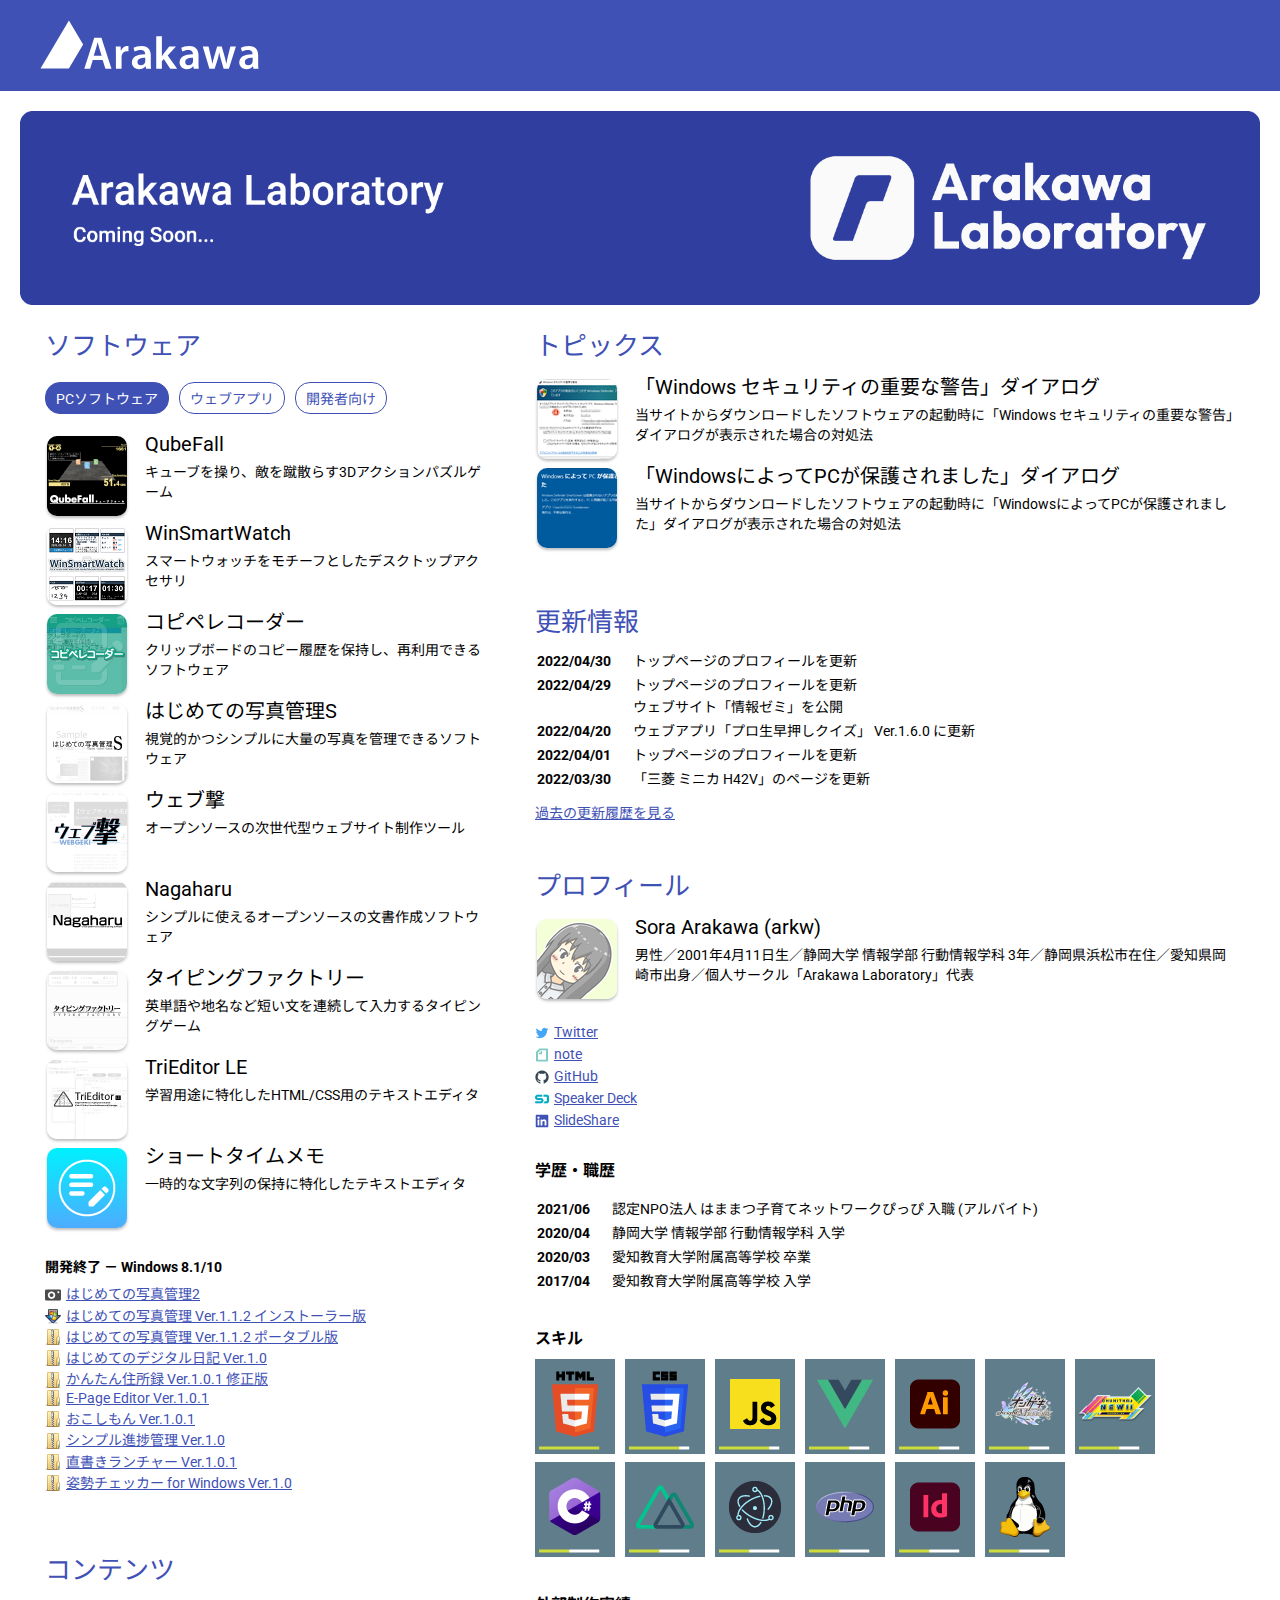
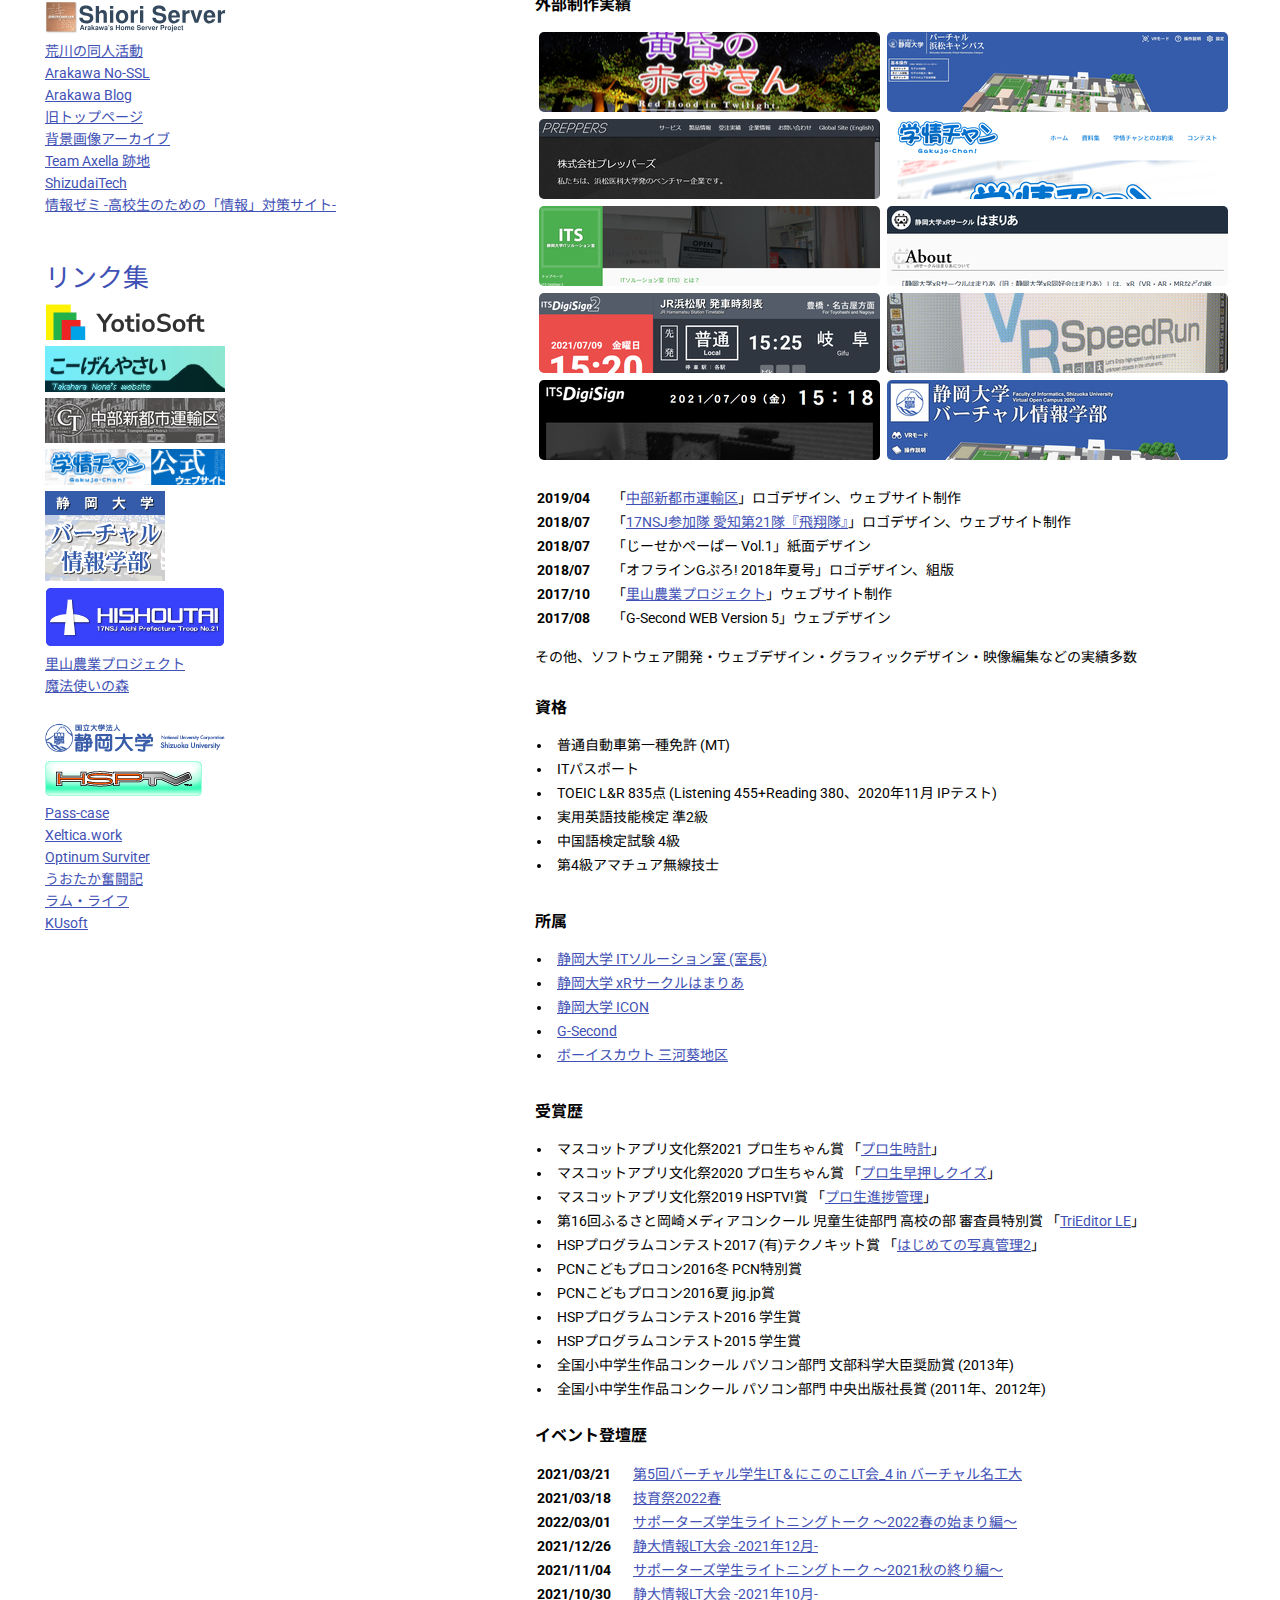
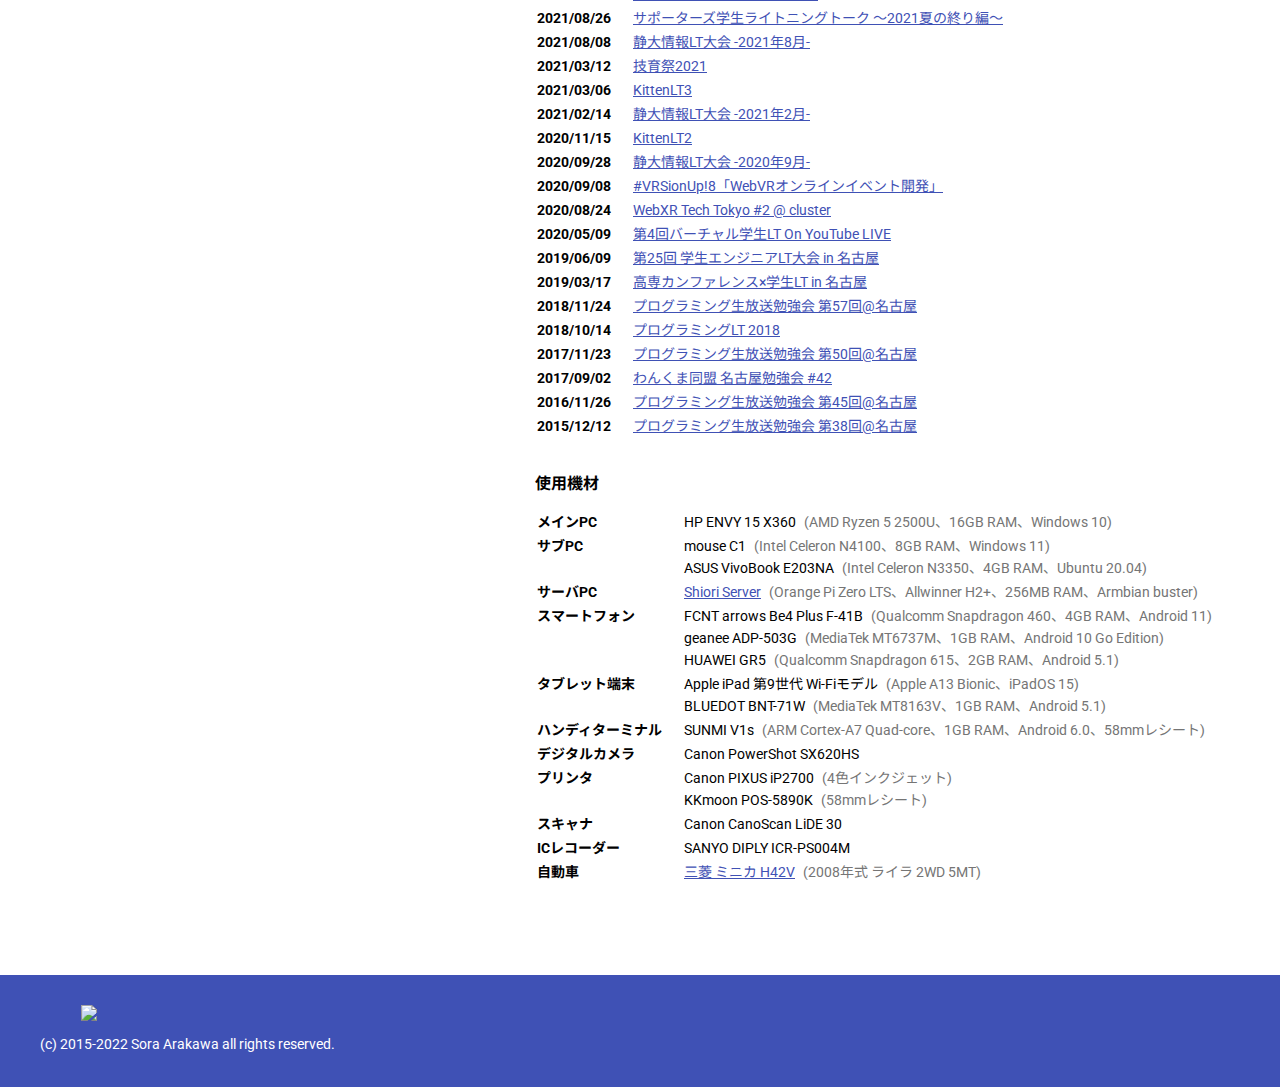
==== commit 753ce7b9: "トップページのプロフィールを更新" ====
--- a/index.html
+++ b/index.html
@@ -103,12 +103,13 @@
 					<a href="https://www.slideshare.net/SoraArakawa" target="blank"><img src="img/social/ss.png" class="main_social">SlideShare</a><br>
 				</p>
 				<br>
-				<h2>学歴</h2>
+				<h2>学歴・職歴</h2>
 				<p>
 					<table>
+						<tr><th>2021/06</th><td>認定NPO法人 はままつ子育てネットワークぴっぴ 入職 (アルバイト)</td></tr>
+						<tr><th>2020/04</th><td>静岡大学 情報学部 行動情報学科 入学</td></tr>
+						<tr><th>2020/03</th><td>愛知教育大学附属高等学校 卒業</td></tr>
 						<tr><th>2017/04</th><td>愛知教育大学附属高等学校 入学</td></tr>
-						<tr><th>2020/03</th><td>愛知教育大学附属高等学校 卒業</td></tr>
-						<tr><th>2020/04</th><td>静岡大学 情報学部 行動情報学科 入学</td></tr>
 					</table>
 				</p>
 				<br>
@@ -263,9 +264,9 @@
 				<h2>資格</h2>
 				<p>
 					<ul>
-						<li>普通自動車第一種免許（MT）</li>
+						<li>普通自動車第一種免許 (MT)</li>
 						<li>ITパスポート</li>
-						<li>TOEIC L&R 835点（Listening 455＋Reading 380、2020年11月 IPテスト）</li>
+						<li>TOEIC L&R 835点 (Listening 455+Reading 380、2020年11月 IPテスト)</li>
 						<li>実用英語技能検定 準2級</li>
 						<li>中国語検定試験 4級</li>
 						<li>第4級アマチュア無線技士</li>
@@ -275,6 +276,7 @@
 				<h2>所属</h2>
 				<p>
 					<ul>
+						<li><a href="https://twitter.com/Shizuoka_ITS" target="blank">静岡大学 ITソルーション室 (室長)</a></li>
 						<li><a href="https://xr-hamaria.github.io/" target="blank">静岡大学 xRサークルはまりあ</a></li>
 						<li><a href="https://iconcreator.web.fc2.com/" target="blank">静岡大学 ICON</a></li>
 						<li><a href="https://www.g-second.net/" target="blank">G-Second</a></li>
@@ -294,8 +296,8 @@
 						<li>PCNこどもプロコン2016夏 jig.jp賞</li>
 						<li>HSPプログラムコンテスト2016 学生賞</li>
 						<li>HSPプログラムコンテスト2015 学生賞</li>
-						<li>全国小中学生作品コンクール パソコン部門 文部科学大臣奨励賞（2013年）</li>
-						<li>全国小中学生作品コンクール パソコン部門 中央出版社長賞（2011年、2012年）</li>
+						<li>全国小中学生作品コンクール パソコン部門 文部科学大臣奨励賞 (2013年)</li>
+						<li>全国小中学生作品コンクール パソコン部門 中央出版社長賞 (2011年、2012年)</li>
 					</ul>
 				<br>
 				<h2>イベント登壇歴</h2>
@@ -319,12 +321,12 @@
 						<tr><th>2020/05/09</th><td><a href="https://student-lt.connpass.com/event/174185/" target="blank">第4回バーチャル学生LT On YouTube LIVE </a></td></tr>
 						<tr><th>2019/06/09</th><td><a href="https://student-lt.connpass.com/event/130894/" target="blank">第25回 学生エンジニアLT大会 in 名古屋</a></td></tr>
 						<tr><th>2019/03/17</th><td><a href="https://student-lt.connpass.com/event/114855/" target="blank">高専カンファレンス×学生LT in 名古屋</a></td></tr>
-						<tr><th>2018/11/24</th><td><a href="https://pronama.jp/2018/11/09/pronama-57-at-nagoya/" target="blank">プログラミング生放送勉強会 第57回＠名古屋</a></td></tr>
+						<tr><th>2018/11/24</th><td><a href="https://pronama.jp/2018/11/09/pronama-57-at-nagoya/" target="blank">プログラミング生放送勉強会 第57回@名古屋</a></td></tr>
 						<tr><th>2018/10/14</th><td><a href="https://prolt.connpass.com/event/91719/" target="blank">プログラミングLT 2018</a></td></tr>
-						<tr><th>2017/11/23</th><td><a href="https://pronama.jp/2017/10/28/pronama-50/" target="blank">プログラミング生放送勉強会 第50回＠名古屋</a></td></tr>
+						<tr><th>2017/11/23</th><td><a href="https://pronama.jp/2017/10/28/pronama-50/" target="blank">プログラミング生放送勉強会 第50回@名古屋</a></td></tr>
 						<tr><th>2017/09/02</th><td><a href="http://www.wankuma.com/seminar/20170902nagoya42/" target="blank">わんくま同盟 名古屋勉強会 #42</a></td></tr>
-						<tr><th>2016/11/26</th><td><a href="https://pronama.jp/2016/03/16/pronama-2016/" target="blank">プログラミング生放送勉強会 第45回＠名古屋</a></td></tr>
-						<tr><th>2015/12/12</th><td><a href="https://pronama.jp/2015/11/27/pronama-38-at-nagoya/" target="blank">プログラミング生放送勉強会 第38回＠名古屋</a></td></tr>
+						<tr><th>2016/11/26</th><td><a href="https://pronama.jp/2016/03/16/pronama-2016/" target="blank">プログラミング生放送勉強会 第45回@名古屋</a></td></tr>
+						<tr><th>2015/12/12</th><td><a href="https://pronama.jp/2015/11/27/pronama-38-at-nagoya/" target="blank">プログラミング生放送勉強会 第38回@名古屋</a></td></tr>
 					</table>
 				</p>
 				<br>
@@ -333,40 +335,40 @@
 					<table>
 						<tr>
 							<th>メインPC</th>
-							<td>HP ENVY 15 X360<span class="spec">（AMD Ryzen 5 2500U、16GB RAM、Windows 10）</span></td>
+							<td>HP ENVY 15 X360<span class="spec">(AMD Ryzen 5 2500U、16GB RAM、Windows 10)</span></td>
 						</tr>
 						<tr>
 							<th>サブPC</th>
 							<td>
-								mouse C1<span class="spec">（Intel Celeron N4100、8GB RAM、Windows 11）</span><br>
-								ASUS VivoBook E203NA<span class="spec">（Intel Celeron N3350、4GB RAM、Ubuntu 20.04）</span>
+								mouse C1<span class="spec">(Intel Celeron N4100、8GB RAM、Windows 11)</span><br>
+								ASUS VivoBook E203NA<span class="spec">(Intel Celeron N3350、4GB RAM、Ubuntu 20.04)</span>
 							</td>
 						</tr>
 						<tr>
 							<th>サーバPC</th>
 							<td>
-								<a href="https://arkw.work/shiori_sv">Shiori Server</a><span class="spec">（Orange Pi Zero LTS、Allwinner H2+、256MB RAM、Armbian buster）</span><br>
+								<a href="https://arkw.work/shiori_sv">Shiori Server</a><span class="spec">(Orange Pi Zero LTS、Allwinner H2+、256MB RAM、Armbian buster)</span><br>
 							</td>
 						</tr>
 						<tr>
 							<th>スマートフォン</th>
 							<td>
-								FCNT arrows Be4 Plus F-41B<span class="spec">（Qualcomm Snapdragon 460、4GB RAM、Android 11）</span><br>
-								geanee ADP-503G<span class="spec">（MediaTek MT6737M、1GB RAM、Android 10 Go Edition）</span><br>
-								HUAWEI GR5<span class="spec">（Qualcomm Snapdragon 615、2GB RAM、Android 5.1）</span>
+								FCNT arrows Be4 Plus F-41B<span class="spec">(Qualcomm Snapdragon 460、4GB RAM、Android 11)</span><br>
+								geanee ADP-503G<span class="spec">(MediaTek MT6737M、1GB RAM、Android 10 Go Edition)</span><br>
+								HUAWEI GR5<span class="spec">(Qualcomm Snapdragon 615、2GB RAM、Android 5.1)</span>
 							</td>
 						</tr>
 						<tr>
 							<th>タブレット端末</th>
 							<td>
-								Apple iPad 第9世代 Wi-Fiモデル<span class="spec">（Apple A13 Bionic、iPadOS 15）</span><br>
-								BLUEDOT BNT-71W<span class="spec">（MediaTek MT8163V、1GB RAM、Android 5.1）</span>
+								Apple iPad 第9世代 Wi-Fiモデル<span class="spec">(Apple A13 Bionic、iPadOS 15)</span><br>
+								BLUEDOT BNT-71W<span class="spec">(MediaTek MT8163V、1GB RAM、Android 5.1)</span>
 							</td>
 						</tr>
 						<tr>
 							<th>ハンディターミナル</th>
 							<td>
-								SUNMI V1s<span class="spec">（ARM Cortex-A7 Quad-core、1GB RAM、Android 6.0、58mmレシート）</span>
+								SUNMI V1s<span class="spec">(ARM Cortex-A7 Quad-core、1GB RAM、Android 6.0、58mmレシート)</span>
 							</td>
 						</tr>
 						<tr>
@@ -376,8 +378,8 @@
 						<tr>
 							<th>プリンタ</th>
 							<td>
-								Canon PIXUS iP2700<span class="spec">（4色インクジェット）</span><br>
-								KKmoon POS-5890K<span class="spec">（58mmレシート）</span>
+								Canon PIXUS iP2700<span class="spec">(4色インクジェット)</span><br>
+								KKmoon POS-5890K<span class="spec">(58mmレシート)</span>
 							</td>
 						</tr>
 						<tr>
@@ -390,7 +392,7 @@
 						</tr>
 						<tr>
 							<th>自動車</th>
-							<td><a href="https://arkw.work/h42v/">三菱 ミニカ H42V</a><span class="spec">（2008年式 ライラ 2WD 5MT）</span></td>
+							<td><a href="https://arkw.work/h42v/">三菱 ミニカ H42V</a><span class="spec">(2008年式 ライラ 2WD 5MT)</span></td>
 						</tr>
 					</table>
 				</p>
@@ -515,7 +517,7 @@
 										<div class="topics_icon"><img src="img/pr_icon/prohaya.png"></div>
 										<div class="topics_main">
 											<h1>プロ生早押しクイズ</h1>
-											<p>プロ生ちゃんや情報処理研究会のキャラクターと早押しクイズで対決！</p>
+											<p>プロ生ちゃんや情報処理研究会のキャラクターと早押しクイズで対決!</p>
 										</div>
 									</div>
 								</a>
@@ -533,7 +535,7 @@
 										<div class="topics_icon"><img src="img/pr_icon/pronama_clock.png"></div>
 										<div class="topics_main">
 											<h1>プロ生時計</h1>
-											<p>オープンソースのデジタル時計「Ahoxa」にプロ生テーマを収録！</p>
+											<p>オープンソースのデジタル時計「Ahoxa」にプロ生テーマを収録!</p>
 										</div>
 									</div>
 								</a>
@@ -560,7 +562,7 @@
 										<div class="topics_icon"><img src="img/pr_icon/shazai.png"></div>
 										<div class="topics_main">
 											<h1>謝罪しろ！ジェネレータ</h1>
-											<p>伊勢原名物「謝罪しろ！」看板がウェブブラウザで作り放題</p>
+											<p>伊勢原名物「謝罪しろ!」看板がウェブブラウザで作り放題</p>
 										</div>
 									</div>
 								</a>
@@ -568,8 +570,8 @@
 									<div class="topics">
 										<div class="topics_icon"><img src="img/pr_icon/hakase.png"></div>
 										<div class="topics_main">
-											<h1>教えて！ハカセ ジェネレータ</h1>
-											<p>「教えて！○○ハカセ」の画像を作成できるウェブアプリ</p>
+											<h1>教えて!ハカセ ジェネレータ</h1>
+											<p>「教えて! ○○ハカセ」の画像を作成できるウェブアプリ</p>
 										</div>
 									</div>
 								</a>
@@ -655,7 +657,7 @@
 										<div class="topics_icon"><img src="img/pr_icon/akari.png"></div>
 										<div class="topics_main">
 											<h1>AkariFramework</h1>
-											<p>シンプルなCSSフレームワーク（Bijou CSS Framework ベース）</p>
+											<p>シンプルなCSSフレームワーク (Bijou CSS Framework ベース)</p>
 										</div>
 									</div>
 								</a>
--- a/css/main.css
+++ b/css/main.css
@@ -5,7 +5,9 @@
 }
 
 body {
-  font-family: "Roboto", "Noto Sans JP", "メイリオ", Meiryo, "ヒラギノ角ゴ Pro W3", "Hiragino Kaku Gothic Pro", Osaka, "ＭＳ Ｐゴシック", "MS PGothic", sans-serif;
+  font-family: "Roboto", "Noto Sans JP", "メイリオ", Meiryo,+ "ヒラギノ角ゴ Pro W3", "Hiragino Kaku Gothic Pro", Osaka, "ＭＳ Ｐゴシック",+ "MS PGothic", sans-serif;
   font-size: 14px;
   background-color: #fff;
 }
@@ -14,11 +16,14 @@
   color: #3f51b5;
 }
 
-p, .main_right th, .main_right td {
+p,
+.main_right th,
+.main_right td {
   line-height: 22px;
 }
 
 span.spec {
+  padding-left: 8px;
   color: #757575;
 }
 
@@ -213,8 +218,8 @@
 .pr_menu_selected {
   background-color: #3f51b5;
   color: #fff;
-  -webkit-transition-property: background-color,color,text-shadow;
-  transition-property: background-color,color,text-shadow;
+  -webkit-transition-property: background-color, color, text-shadow;
+  transition-property: background-color, color, text-shadow;
   -webkit-transition-duration: 0.1s;
           transition-duration: 0.1s;
   -webkit-transition-timing-function: ease-in-out;
@@ -225,7 +230,8 @@
   margin: 10px 0;
 }
 
-#pr_item_web, #pr_item_dev {
+#pr_item_web,
+#pr_item_dev {
   display: none;
 }
 
@@ -292,7 +298,8 @@
   font-weight: normal;
 }
 
-.works a:hover, .works-box-text:hover {
+.works a:hover,
+.works-box-text:hover {
   opacity: 1;
 }
 
@@ -316,15 +323,15 @@
 }
 
 .works-box-inside div.web {
-  background-color: #673AB7;
+  background-color: #673ab7;
 }
 
 .works-box-inside div.graphic {
-  background-color: #2196F3;
+  background-color: #2196f3;
 }
 
 .works-box-inside div.system {
-  background-color: #607D8B;
+  background-color: #607d8b;
 }
 
 .works-box-inside div.movie {
--- a/css/responsive.css
+++ b/css/responsive.css
@@ -11,10 +11,13 @@
   .wrapper {
     width: 100%;
   }
-  .header, .footer {
+  .header,
+  .footer {
     padding-left: 20px;
   }
-  .main, .main_left, .main_right {
+  .main,
+  .main_left,
+  .main_right {
     width: 100%;
     padding-left: 10px;
     padding-right: 30px;
@@ -33,7 +36,8 @@
     margin-right: 5%;
     float: left;
   }
-  .pr_list_box .topics .topics_main h1, .pr_list_box .topics .topics_main p {
+  .pr_list_box .topics .topics_main h1,
+  .pr_list_box .topics .topics_main p {
     overflow: hidden;
     text-overflow: ellipsis;
   }
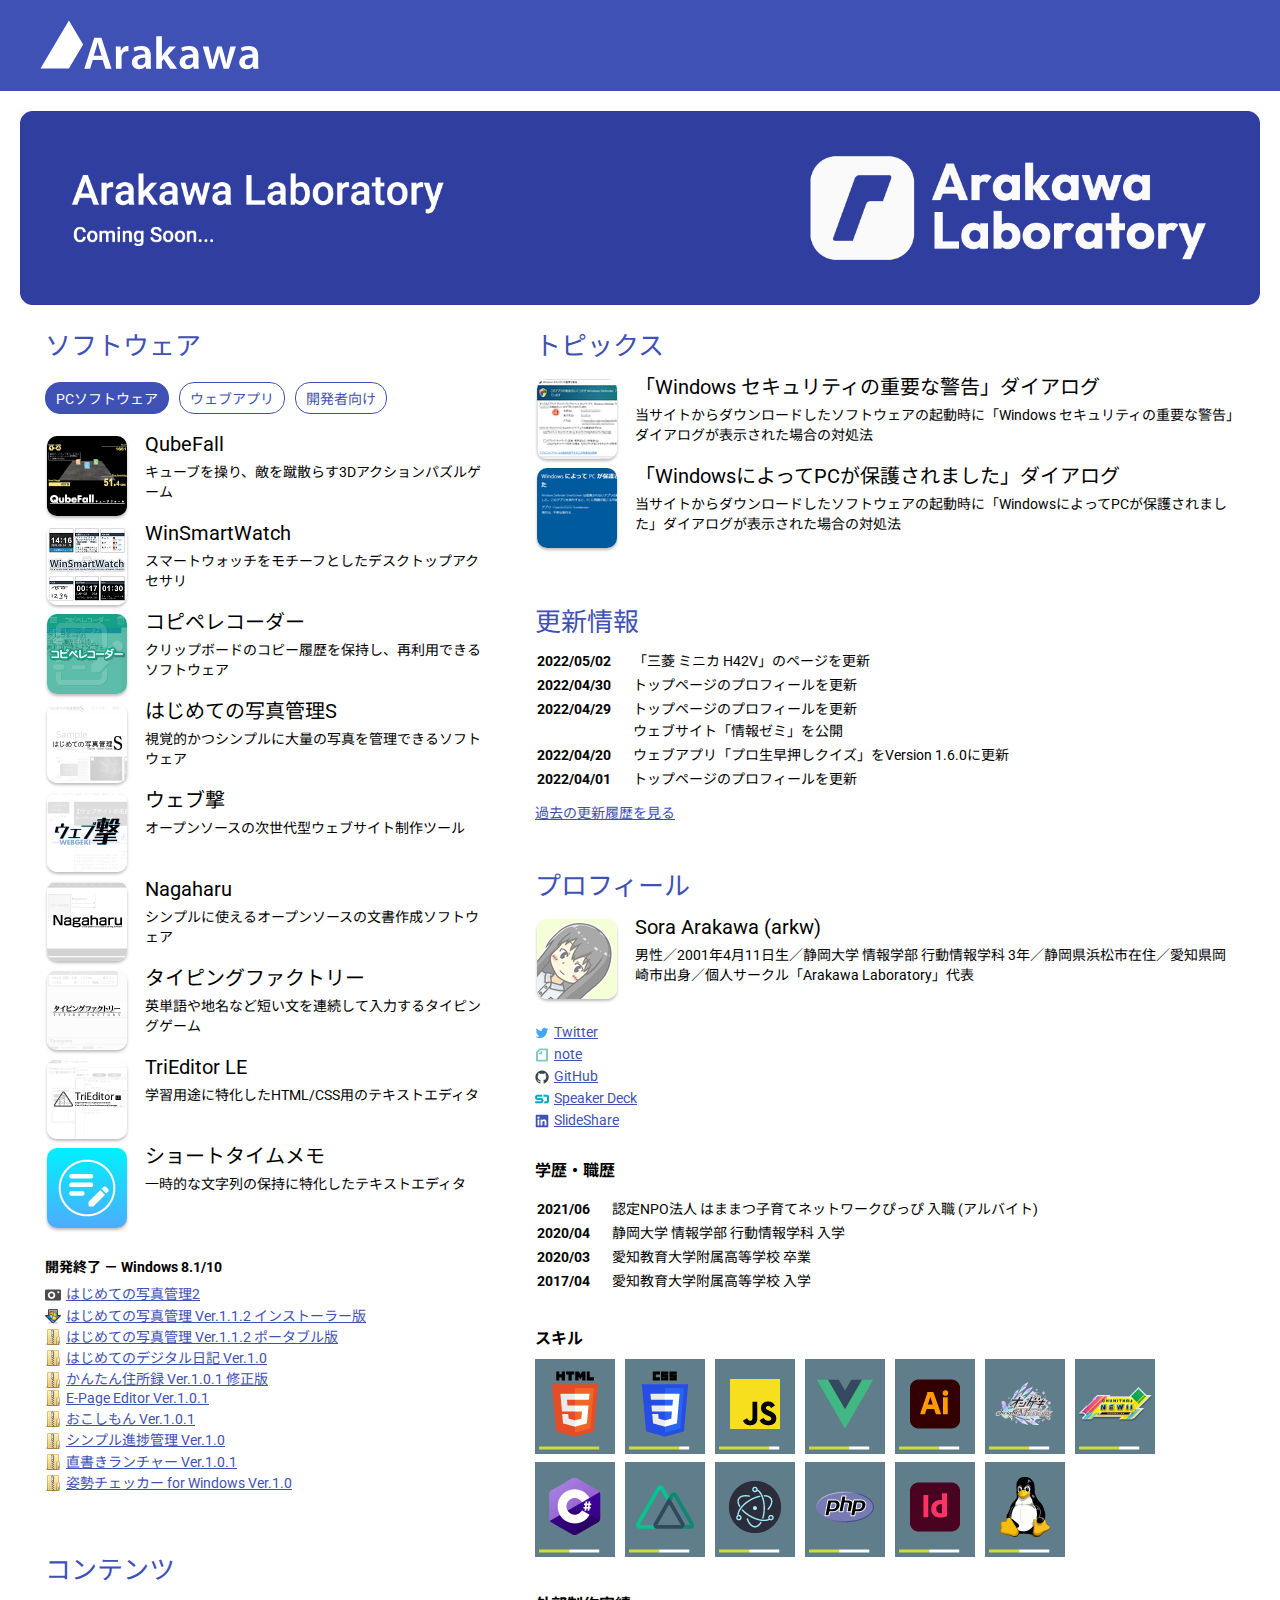
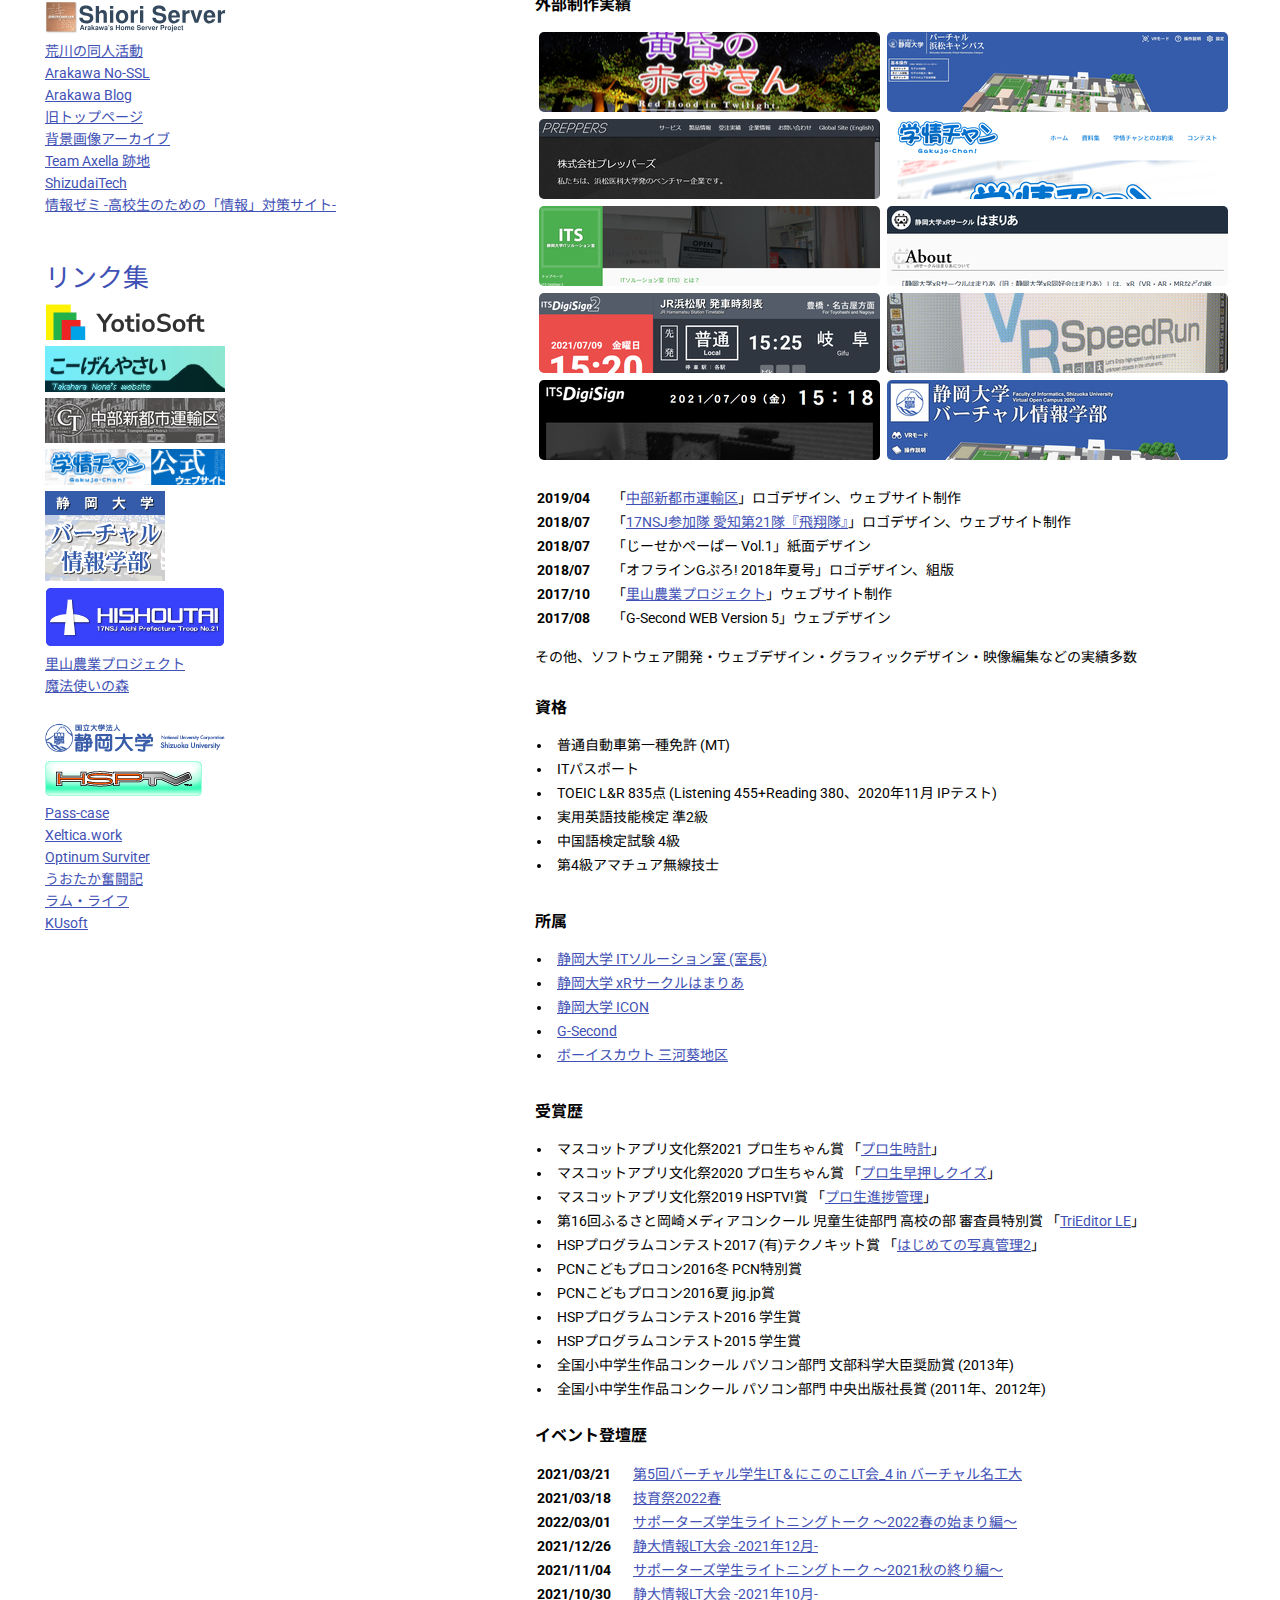
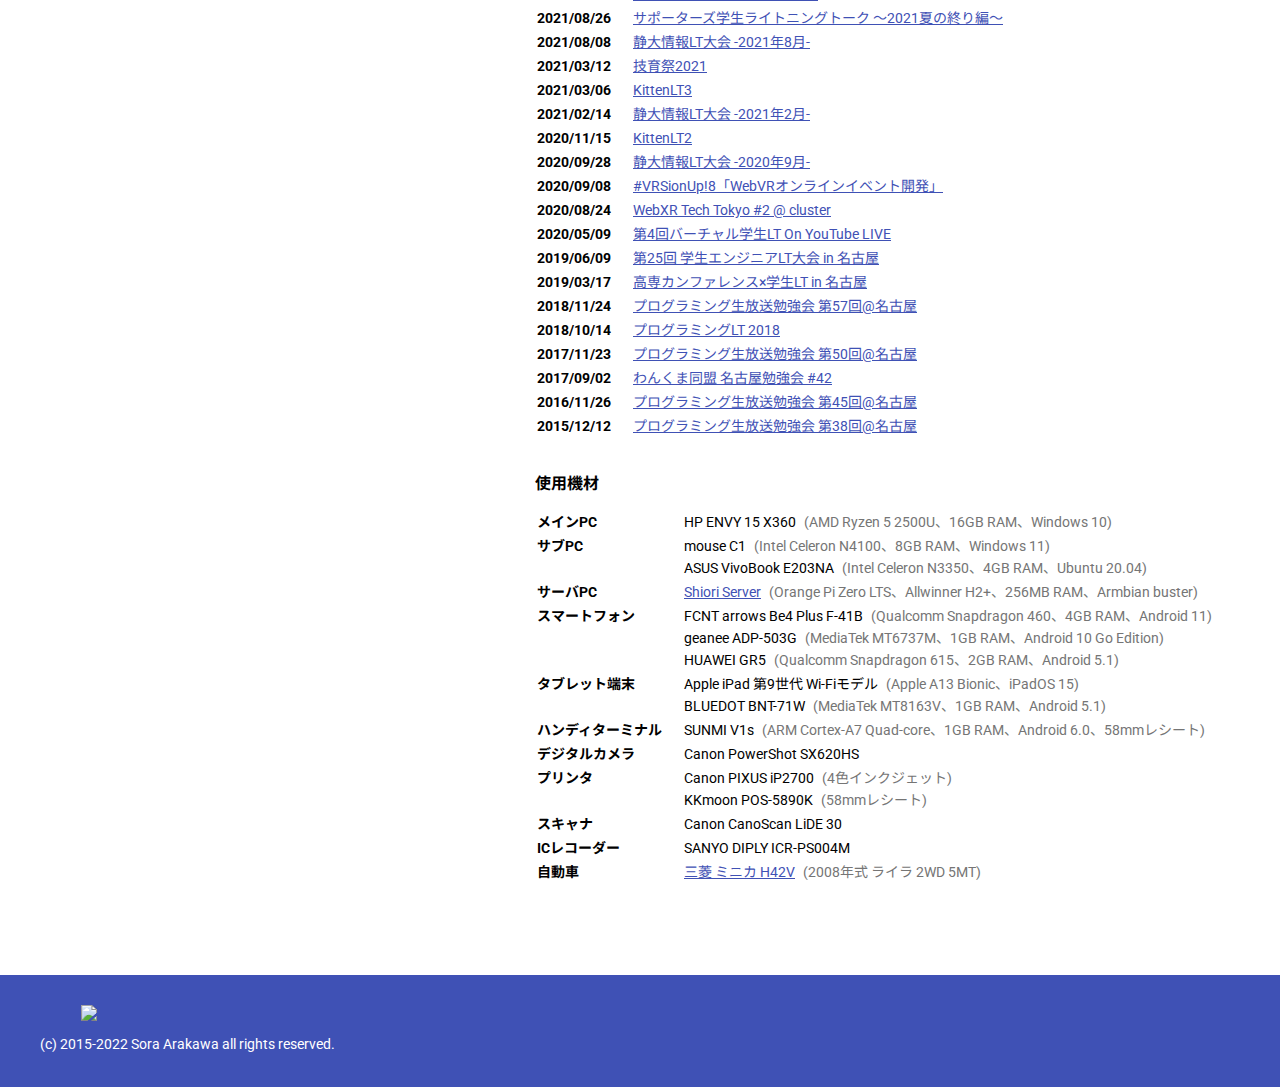
==== commit d108f608: "「三菱 ミニカ H42V」のページを更新" ====
--- a/index.html
+++ b/index.html
@@ -561,7 +561,7 @@
 									<div class="topics">
 										<div class="topics_icon"><img src="img/pr_icon/shazai.png"></div>
 										<div class="topics_main">
-											<h1>謝罪しろ！ジェネレータ</h1>
+											<h1>謝罪しろ! ジェネレータ</h1>
 											<p>伊勢原名物「謝罪しろ!」看板がウェブブラウザで作り放題</p>
 										</div>
 									</div>
@@ -570,7 +570,7 @@
 									<div class="topics">
 										<div class="topics_icon"><img src="img/pr_icon/hakase.png"></div>
 										<div class="topics_main">
-											<h1>教えて!ハカセ ジェネレータ</h1>
+											<h1>教えて! ハカセ ジェネレータ</h1>
 											<p>「教えて! ○○ハカセ」の画像を作成できるウェブアプリ</p>
 										</div>
 									</div>
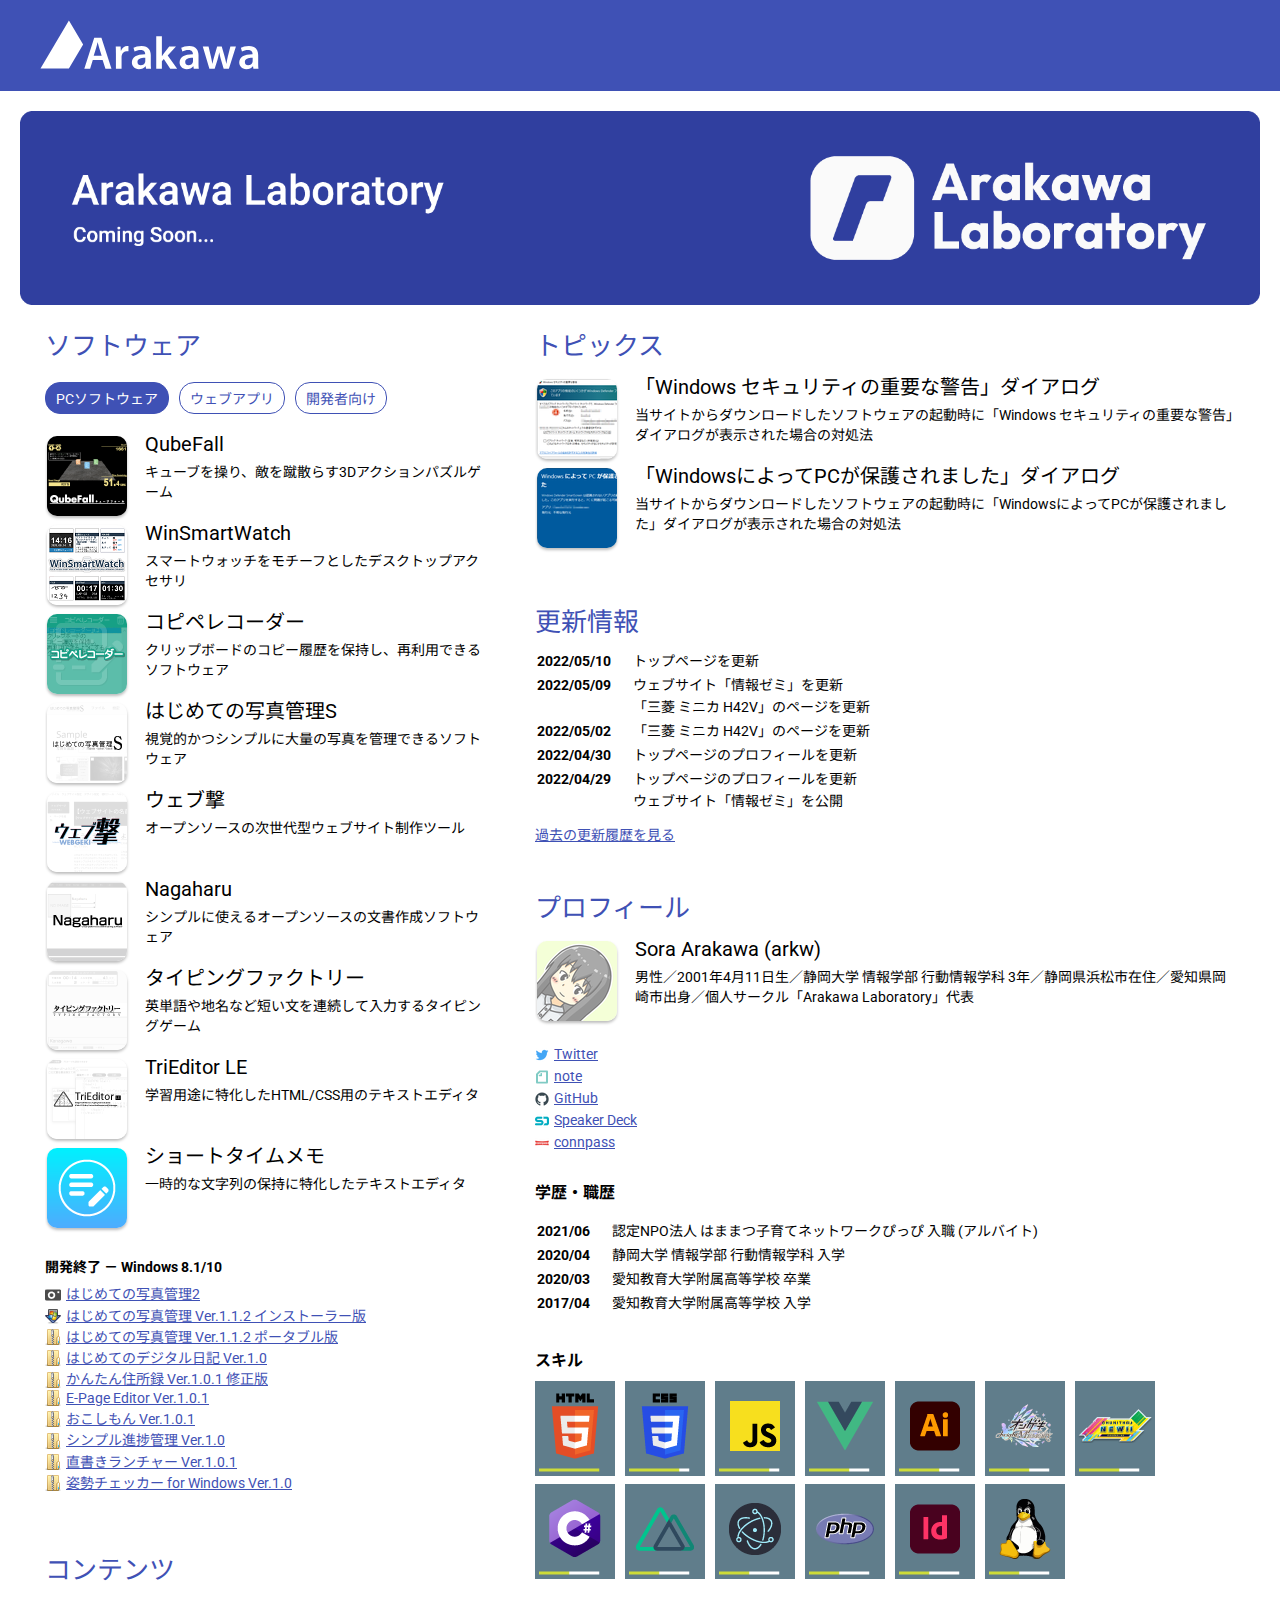
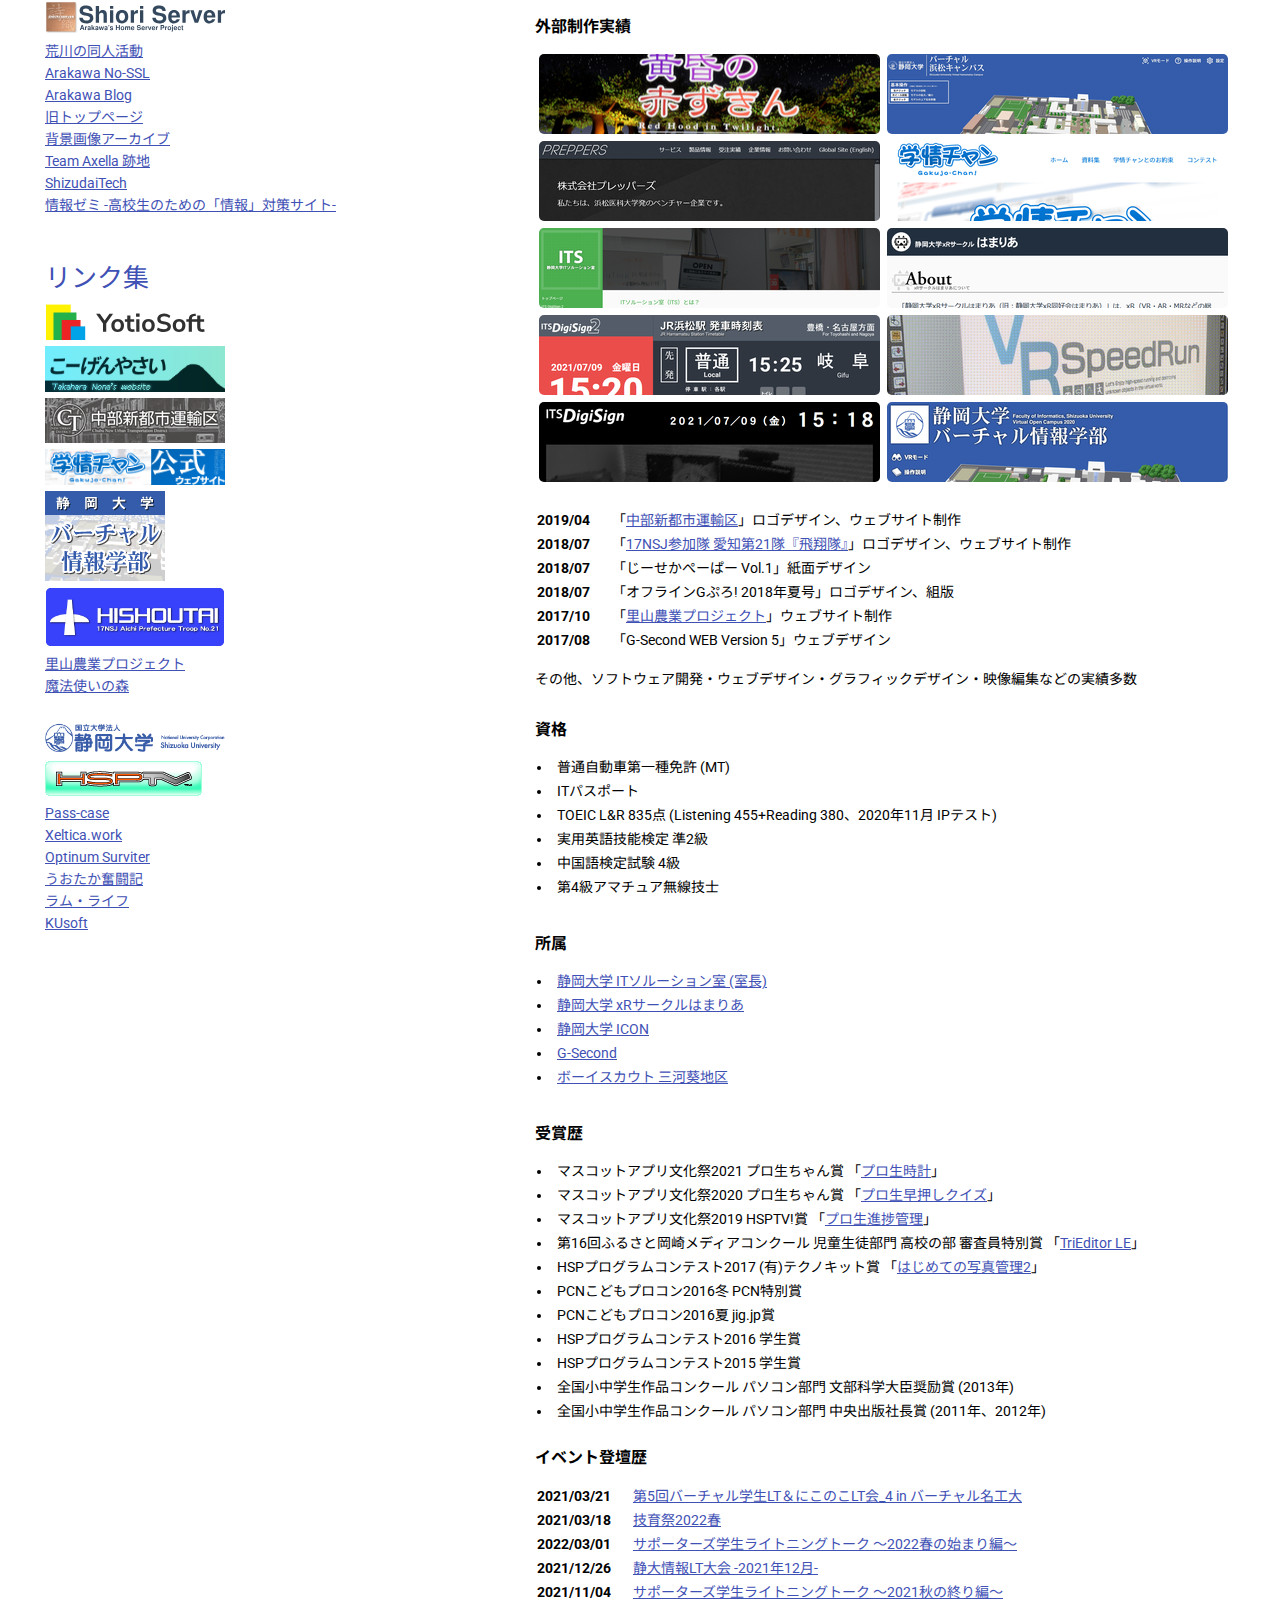
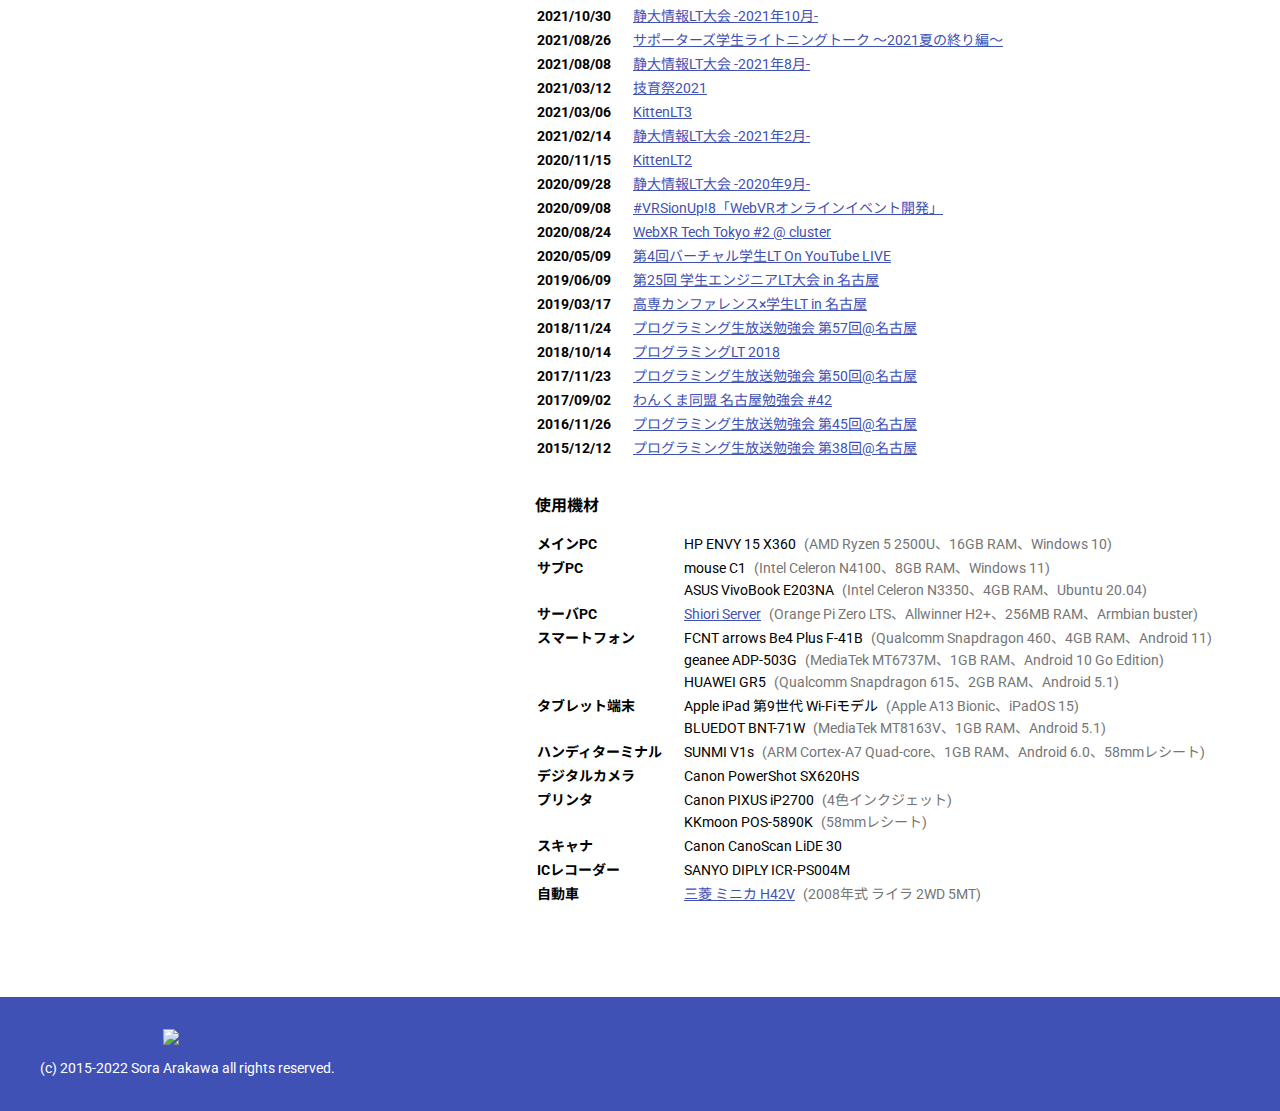
==== commit cd624cf7: "更新履歴をJSON形式に変更" ====
--- a/index.html
+++ b/index.html
@@ -12,7 +12,6 @@
 			gtag('js', new Date());
 			gtag('config', 'UA-103554097-1');
 		</script>
-		<script type="text/javascript" src="history.js"></script>
 		<script type="text/javascript" src="js/jquery.js"></script>
 		<script type="text/javascript" src="js/slick.min.js"></script>
 		<script type="text/javascript" src="js/main.js"></script>
@@ -100,7 +99,7 @@
 					<a href="https://note.com/arkw0" target="blank"><img src="img/social/note.png" class="main_social">note</a><br>
 					<a href="https://github.com/arkwnet" target="blank"><img src="img/social/gh.png" class="main_social">GitHub</a><br>
 					<a href="https://speakerdeck.com/arkw" target="blank"><img src="img/social/sd.png" class="main_social">Speaker Deck</a><br>
-					<a href="https://www.slideshare.net/SoraArakawa" target="blank"><img src="img/social/ss.png" class="main_social">SlideShare</a><br>
+					<a href="https://connpass.com/user/arkw0/" target="blank"><img src="img/social/connpass.png" class="main_social">connpass</a><br>
 				</p>
 				<br>
 				<h2>学歴・職歴</h2>
@@ -744,6 +743,7 @@
 		<div class="footer">
 			<div class="wrapper">
 				<a href="https://twitter.com/share?ref_src=twsrc%5Etfw" class="twitter-share-button" data-show-count="false">Tweet</a><script async src="https://platform.twitter.com/widgets.js" charset="utf-8"></script>
+				<iframe src="https://www.facebook.com/plugins/share_button.php?href=https%3A%2F%2Farkw.net%2F&layout=button_count&size=small&width=79&height=20&appId" width="79" height="20" style="border:none;overflow:hidden" scrolling="no" frameborder="0" allowfullscreen="true" allow="autoplay; clipboard-write; encrypted-media; picture-in-picture; web-share"></iframe>
 				<div class="line-it-button" data-lang="ja" data-type="share-a" data-env="REAL" data-url="https://arkw.net/" data-color="default" data-size="small" data-count="true" data-ver="3" style="display: none;"></div>
 				<script src="https://www.line-website.com/social-plugins/js/thirdparty/loader.min.js" async="async" defer="defer"></script>
 				<a href="https://b.hatena.ne.jp/entry/" class="hatena-bookmark-button" data-hatena-bookmark-layout="basic-label-counter" data-hatena-bookmark-lang="ja" title="このエントリーをはてなブックマークに追加"><img src="https://b.st-hatena.com/images/v4/public/entry-button/button-only@2x.png" alt="このエントリーをはてなブックマークに追加" width="20" height="20" style="border: none;" /></a><script type="text/javascript" src="https://b.st-hatena.com/js/bookmark_button.js" charset="utf-8" async="async"></script><br>
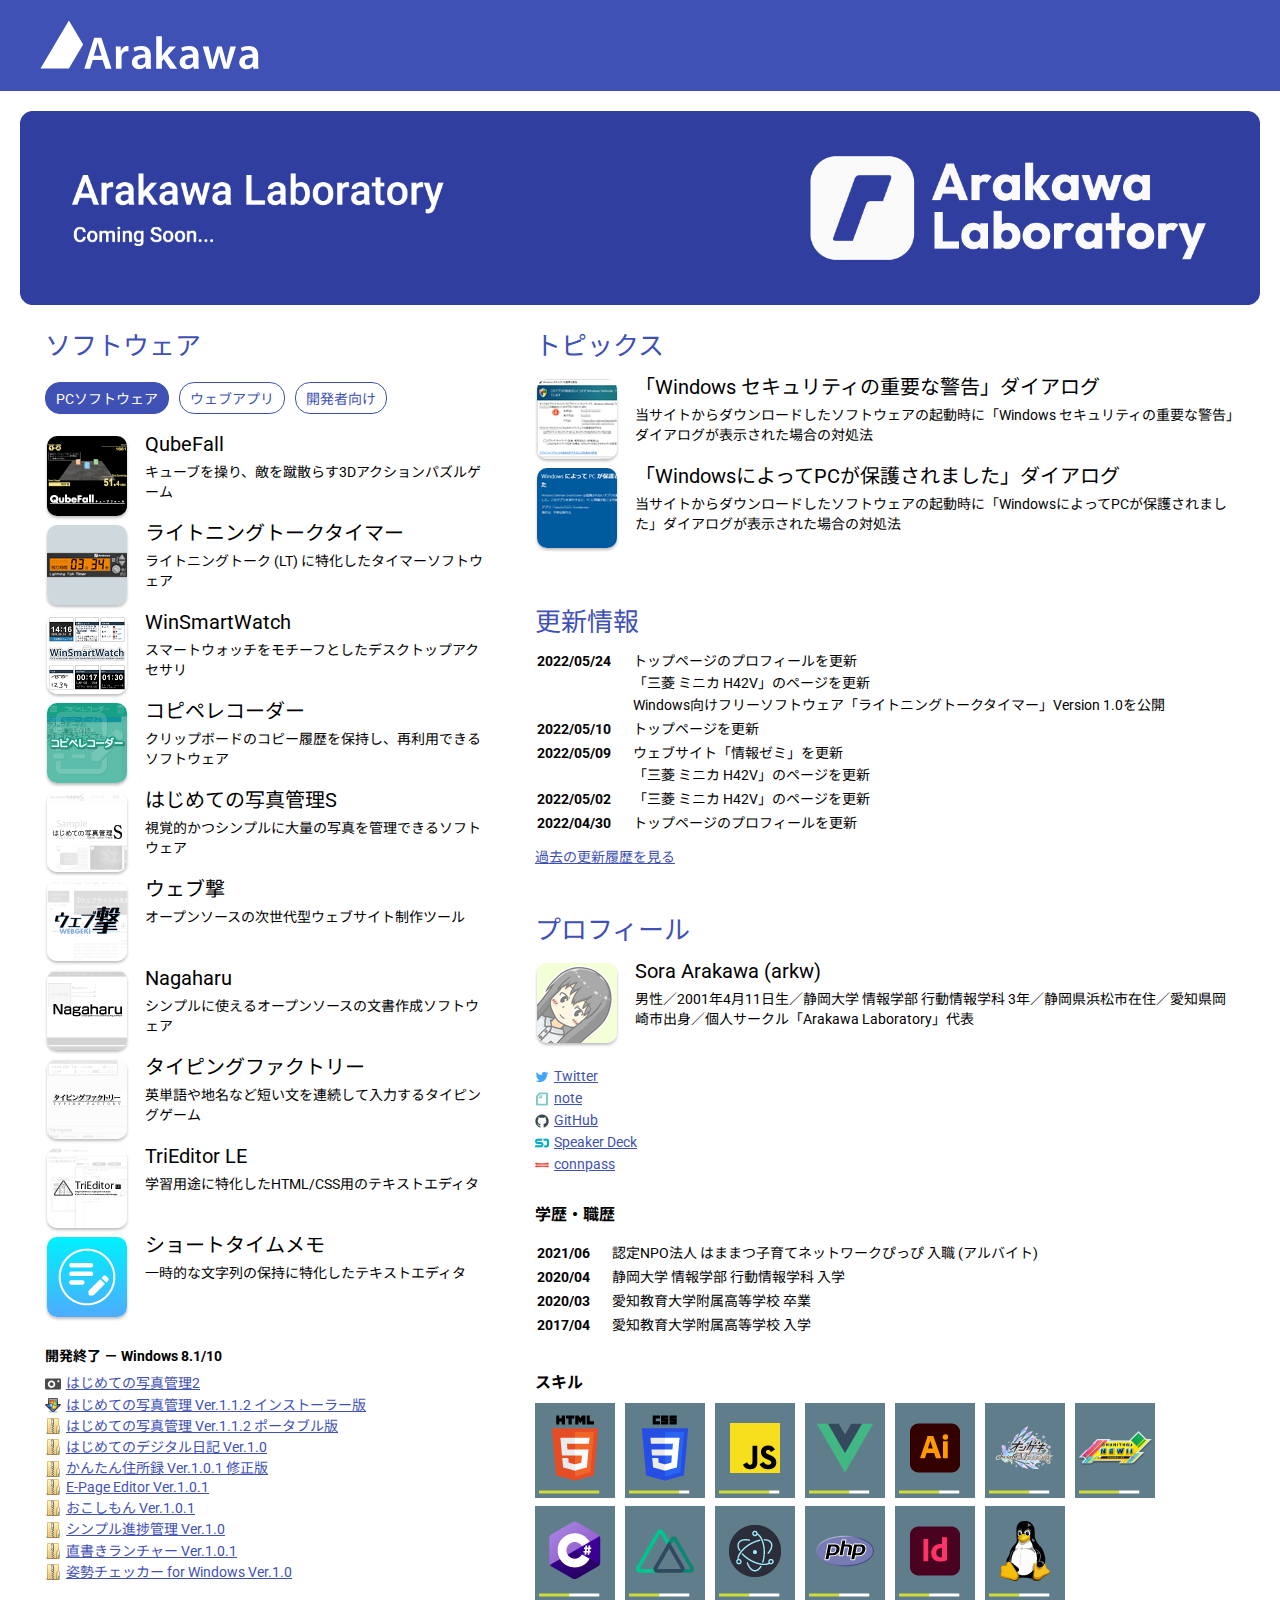
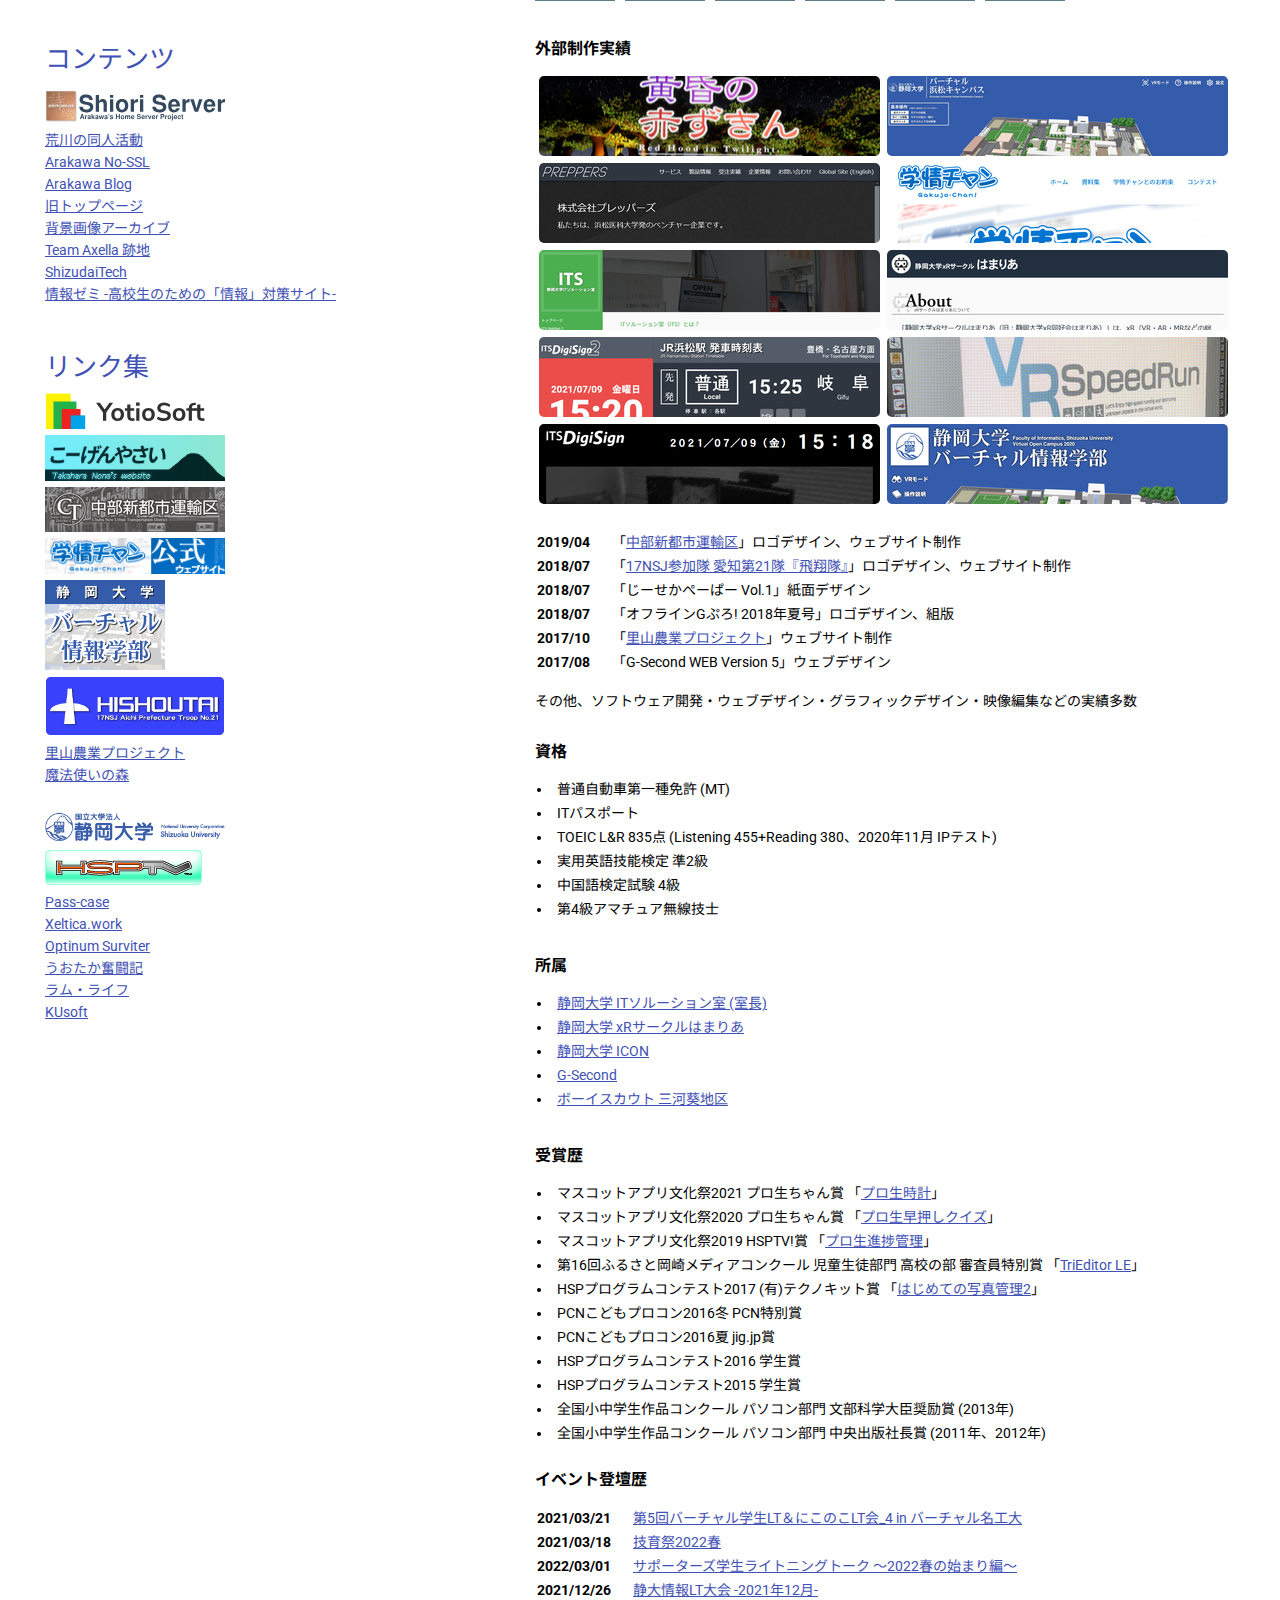
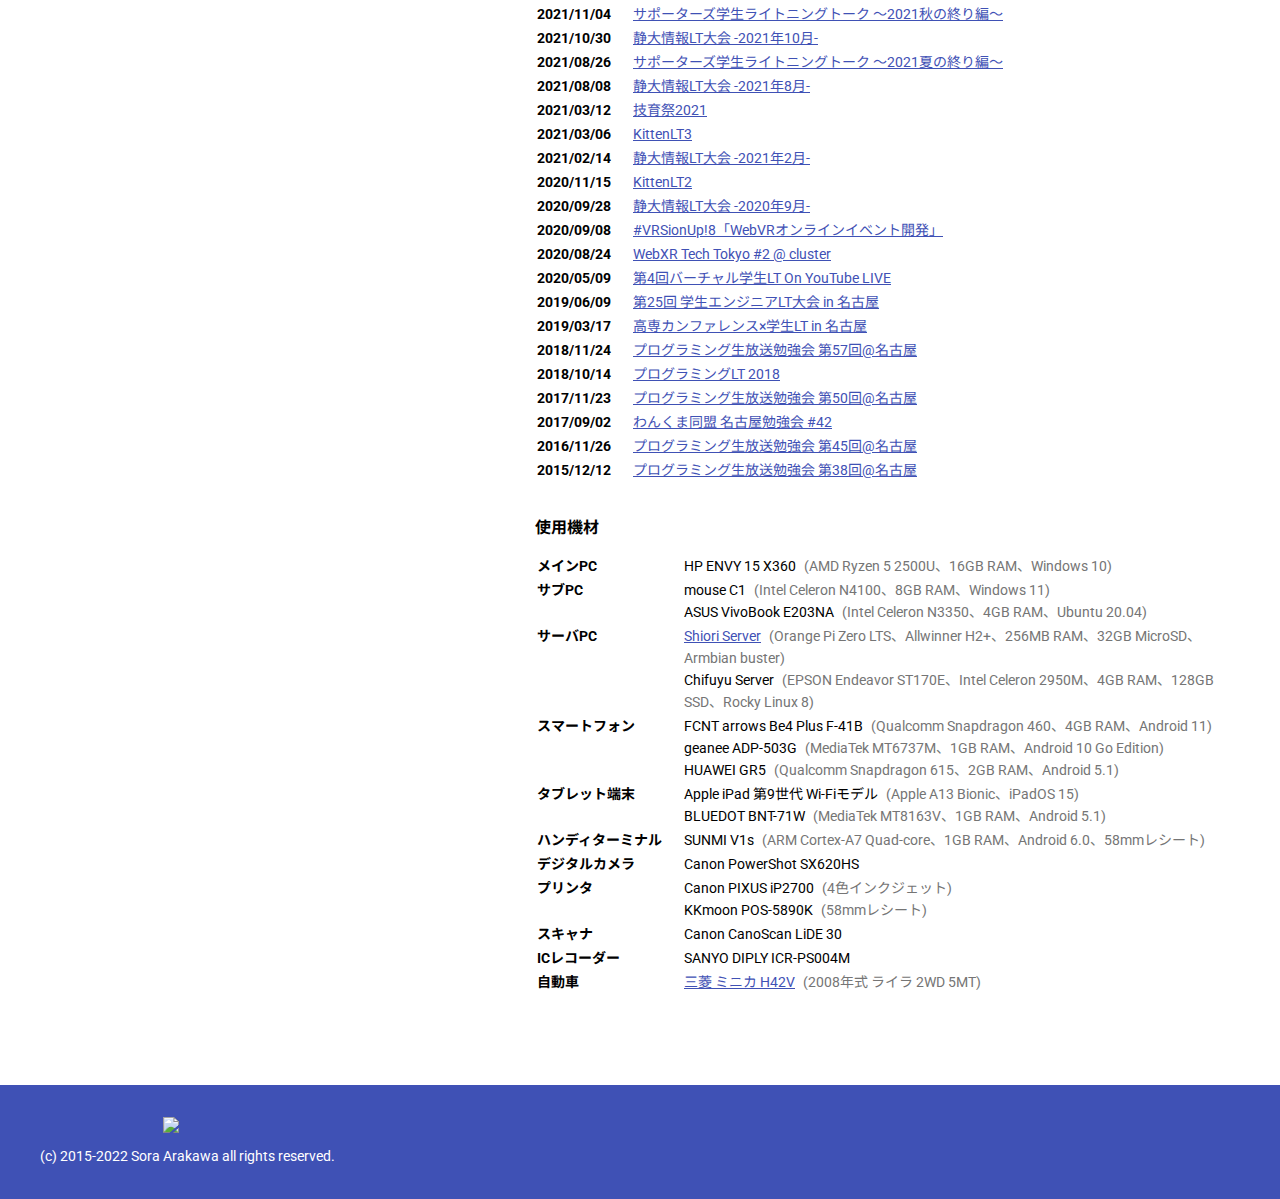
==== commit e7892635: "ライトニングトークタイマーを公開" ====
--- a/index.html
+++ b/index.html
@@ -346,7 +346,8 @@
 						<tr>
 							<th>サーバPC</th>
 							<td>
-								<a href="https://arkw.work/shiori_sv">Shiori Server</a><span class="spec">(Orange Pi Zero LTS、Allwinner H2+、256MB RAM、Armbian buster)</span><br>
+								<a href="https://arkw.work/shiori_sv">Shiori Server</a><span class="spec">(Orange Pi Zero LTS、Allwinner H2+、256MB RAM、32GB MicroSD、Armbian buster)</span><br>
+								Chifuyu Server<span class="spec">(EPSON Endeavor ST170E、Intel Celeron 2950M、4GB RAM、128GB SSD、Rocky Linux 8)</span>
 							</td>
 						</tr>
 						<tr>
@@ -418,6 +419,15 @@
 										<div class="topics_main">
 											<h1>QubeFall</h1>
 											<p>キューブを操り、敵を蹴散らす3Dアクションパズルゲーム</p>
+										</div>
+									</div>
+								</a>
+								<a href="https://arkw.net/products/win/LTTimer/">
+									<div class="topics">
+										<div class="topics_icon"><img src="img/pr_icon/LTTimer.png"></div>
+										<div class="topics_main">
+											<h1>ライトニングトークタイマー</h1>
+											<p>ライトニングトーク (LT) に特化したタイマーソフトウェア</p>
 										</div>
 									</div>
 								</a>
